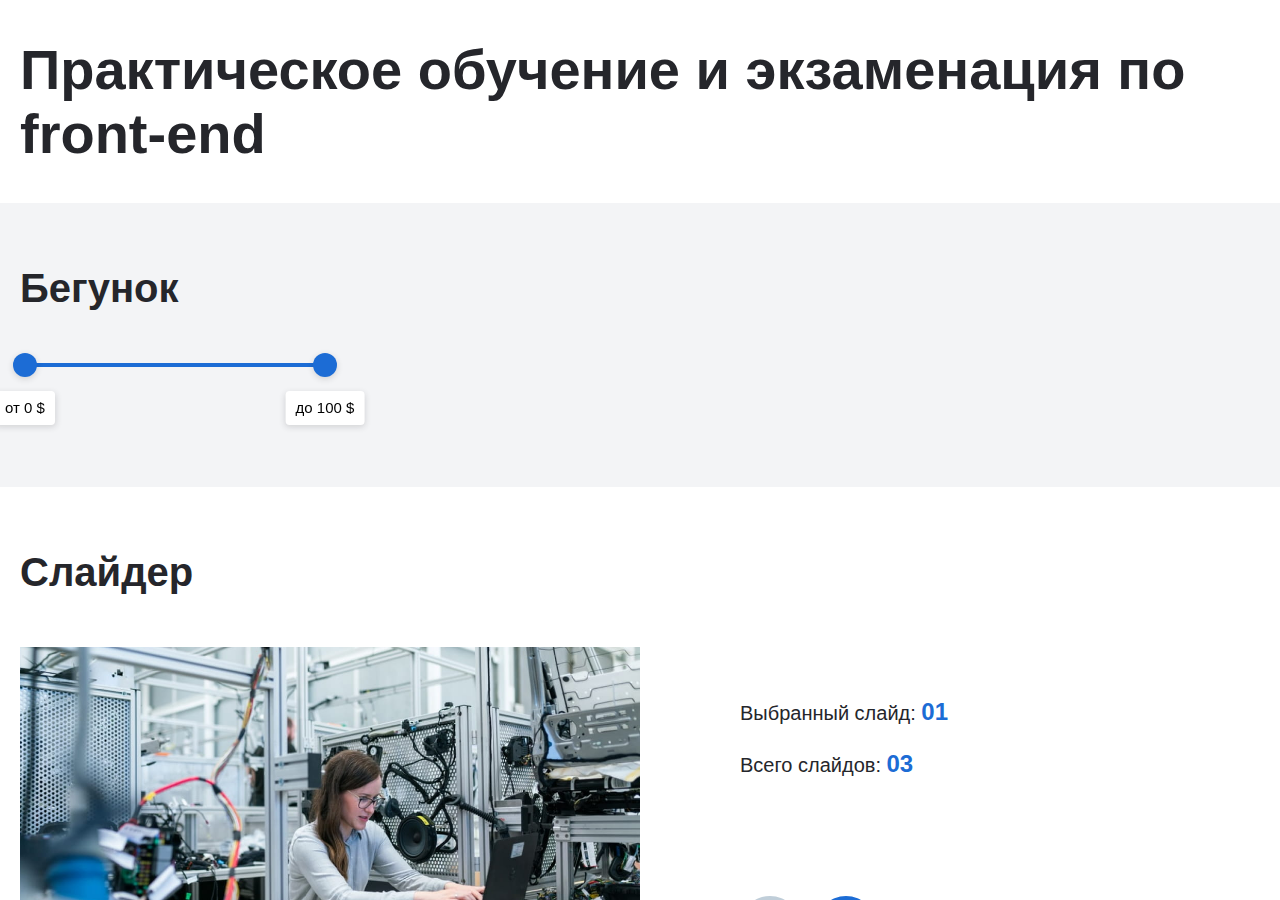
==== index.html @ 060f911f "add files" ====
<!DOCTYPE html>
<!-- (c) Digital Element || https://d-element.ru/ -->
<html lang="ru">
<head>
    <meta charset="UTF-8">
    <title>Главная</title>
    <meta name="viewport" content="width=device-width, initial-scale=1.0, user-scalable=no">
    <link rel="shortcut icon" href="/favicon.ico" type="image/x-icon">
<link href="styles/main.css" rel="stylesheet"></head>
<body>

<div class="flow-container ">
    <header class="header">

    </header>
    <div class="content">

<div>
    <div class="container">
        <h1>Практическое обучение и экзаменация по front-end</h1>
    </div>

    <section class="range-block section section--mb-big section--bg">
        <div class="container">
            <h2>Бегунок</h2>
                <div class="range" id="range"></div>
        </div>
    </section>

    <section class="slider-block container section">
        <h2>Слайдер</h2>
        <div class="slider">
            <div class="swiper-container slider__column">
                <div class="swiper-wrapper">
                    <div class="swiper-slide slider__slide">
                        <img src="images/slide-1.jpg" srcset="/images/slide-1@2x.jpg" width="615" height="300" alt="" loading=lazy>
                    </div>
                    <div class="swiper-slide slider__slide">
                        <img src="images/slide-2.jpg" srcset="images/slide-2@2x.jpg" width="615" height="300" alt="" loading=lazy>
                    </div>
                    <div class="swiper-slide slider__slide">
                        <img src="images/slide-3.jpg" srcset="images/slide-3@2x.jpg" width="615" height="300" alt="" loading=lazy>
                    </div>
                </div>
            </div>
            <div class="slider__column slider__column--controls">
                <div class="slider__pagination"></div>
                <div class="slider__navigation">
                    <div class="swiper-button-prev slider__button slider__button--prev"></div>
                    <div class="swiper-button-next slider__button slider__button--next"></div>
                </div>
            </div>
        </div>
    </section>

    <section class="map-block section section--bg">
        <div class="container">
            <h2>Карта</h2>
            <div class="map" id="map" data-js-center='["55.163319","61.414759"]' data-js-coords='[ { "pos": ["55.165924","61.413734"], "id": "home" } , { "pos": [55.163299,61.404573], "id": "person" }, { "pos": [55.161987,61.423004], "id": "clock" } ]'>
                <script src="https://api-maps.yandex.ru/2.1/?apikey=6dbfce26-c116-4990-9f20-00fa643012f1&lang=ru_RU" type="text/javascript">
                </script>
            </div>
        </div>
    </section>

    <section class="modal-block section container">
        <h2>Кнопка с модальным окном</h2>
        <a href="#modal-selected-values" class="popup-modal button reset-link" data-js-popup-btn>
            Открыть модальное окно
        </a>
    </section>

    <section class="form-block section section--bg">
        <div class="container">
            <h2>Форма</h2>
            <form class="modal__form form" data-form novalidate>
                <div class="form-row">
                    <div class="form-col">
                        <label for="phone">Ваш телефон</label>
                        <input type="tel" class="form-input inputmask" id="phone" placeholder="+7 ( _ _ _ ) _ _ _ - _ _ - _ _" required data-input-required="phone" data-input-placeholder="Ваш телефон">
                        <svg class="message-error__icon" width="20" height="20">
                            <use xlink:href="#icon-error"></use>
                        </svg>
                    </div>
                    <div class="form-col">
                        <label for="surname">Ваша фамилия</label>
                        <input type="text" class="form-input" id="surname" placeholder="Ваша фамилия" data-input-placeholder="Ваша фамилия" data-input-required="name">
                        <svg class="message-error__icon" width="20" height="20">
                            <use xlink:href="#icon-error"></use>
                        </svg>
                    </div>
                </div>
                <div class="form-row">
                    <div class="form-col">
                        <label for="comment">Комментарий*</label>
                        <textarea class="form-input" id="comment" placeholder="Комментарий" required data-input-required="text" data-input-placeholder="Комментарий"></textarea>
                        <svg class="message-error__icon" width="20" height="20">
                            <use xlink:href="#icon-error"></use>
                        </svg>
                    </div>
                </div>
                <div class="form-row form-row--confirm">
                    <div class="form-col">
                        <label class="checkbox">
                            <input class="checkbox__input" type="checkbox" value="Y" name="pers" tabindex="-1" required data-input-required="checkbox" checked>
                            <span class="checkbox__emulator">
                                <svg class="checkbox__icon i-icon">
                                    <use xlink:href="#icon-check"></use>
                                </svg>
                            </span>
                            <span class="checkbox__label">
                                Согласен на обработку <a href="">персональных данных</a>
                            </span>
                        </label>
                    </div>
                    <div class="form-col form-col--btn">
                        <button class="button" type="submit">Отправить форму</button>
                    </div>
                </div>
            </form>
        </div>
    </section>
</div>

        </div>
        <footer class="footer">
        </footer>
        </div>
        <div class="modal modal--feedback" id="modal-feedback">
    <div class="modal__top">
        <div class="modal__heading h1">
            Обратная связь
        </div>
        <div class="modal__subheading">
            заполните форму обратной связи и мы обязательно с вами свяжемся
        </div>
    </div>
    <div class="modal__body">
        <form class="modal__form form" data-form novalidate>
            <div class="form-row">
                <div class="form-col">
                    <label for="">Ваше имя</label>
                    <input type="text" class="form-input" required>
                </div>
            </div>
            <div class="form-row">
                <div class="form-col">
                    <label for="">Контактный телефон</label>
                    <input type="text" class="form-input inputmask" required data-input-required="phone">
                </div>
            </div>
            <div class="form-row">
                <div class="form-col">
                    <label for="">Электронная почта</label>
                    <input type="email" class="form-input" required data-input-required="email">
                </div>
            </div>
            <div class="form-row">
                <div class="form-col">
                    <label for="">Текст вопроса</label>
                    <textarea class="form-input" name="" required></textarea>
                </div>
            </div>
            <div class="form-row">
                <div class="form-col">
                    <div class="file-attacher" data-file-attacher>
                        <input id="file-attacher-1" class="file-attacher__input" type="file" name="files" data-file-attacher-input>

                        <div class="file-attacher__btn">
                            <label for="file-attacher-1" data-file-attacher-add-btn>
                                Прикрепить файл
                            </label>
                        </div>

                        <ul class="file-attacher__list" data-file-attacher-file-list></ul>
                    </div>
                </div>
            </div>
            <div class="form-row">
                <div class="form-col">
                    <div class="file-attacher" data-file-attacher>
                        <input id="file-attacher-2" class="file-attacher__input" type="file" name="files_multiple" multiple data-file-attacher-input>

                        <div class="file-attacher__btn">
                            <label for="file-attacher-2" data-file-attacher-add-btn>
                                Прикрепить файл (multiple)
                            </label>
                        </div>

                        <ul class="file-attacher__list" data-file-attacher-file-list></ul>
                    </div>
                </div>
            </div>
            <div class="form-row">
                <div class="form-col">
                    <label class="checkbox">
                        <input class="checkbox__input" type="checkbox" value="Y" name="pers" tabindex="-1" required data-input-required="checkbox">
                        <span class="checkbox__emulator">
                            <svg class="checkbox__icon i-icon">
                                <use xlink:href="#icon-check"></use>
                            </svg>
                        </span>
                        <span class="checkbox__label">
                            Согласен на обработку <a href="">персональных данных</a>
                        </span>
                    </label>
                </div>
            </div>
            <div class="form-row form-row--confirm">
                <div class="form-col">
                    <button>Оставить заявку</button>
                </div>
            </div>
        </form>
    </div>
</div>
<div class="modal modal--success" id="modal-success">
    <div class="modal__top">
        <div class="modal__heading h1">
            Заявка отправлена
        </div>
        <div class="modal__subheading">
            Спасибо за обращение! Мы обязательно свяжемся с вами.
        </div>
    </div>
</div>
<div class="modal modal--error" id="modal-error">
    <div class="modal__top">
        <div class="modal__heading h1">
            Произошла ошибка!
        </div>
        <div class="modal__subheading">
            Попытайтесь позже
        </div>
    </div>
</div>
<div class="modal modal--selected-values" id="modal-selected-values">
    <div class="modal__top">
        <div class="modal__heading h2">
            Поп-ап
        </div>
        <div class="modal__subheading">
            Выбранные значения:
        </div>
        <p class="modal__text">Минимум: <span id="lower-value"></span></p>
        <p class="modal__text">Максимум: <span id="upper-value"></span></p>
        <div class="modal__subheading">
            Выбранная метка:
        </div>
        <p class="modal__text">Координаты: <span id="selected-mark"></span></p>
    </div>
</div>
        <div class="overlay"></div>
        <div class="loader">
            <div></div>
        </div>
    <script type="text/javascript" src="bundle.js"></script></body>
</html>
---- styles/main.css ----
.swiper-container{margin:0 auto;position:relative;overflow:hidden;list-style:none;padding:0;z-index:1}.swiper-container-no-flexbox .swiper-slide{float:left}.swiper-container-vertical>.swiper-wrapper{flex-direction:column}.swiper-wrapper{position:relative;width:100%;height:100%;z-index:1;display:flex;transition-property:transform;box-sizing:content-box}.swiper-container-android .swiper-slide,.swiper-wrapper{transform:translateZ(0)}.swiper-container-multirow>.swiper-wrapper{flex-wrap:wrap}.swiper-container-free-mode>.swiper-wrapper{transition-timing-function:ease-out;margin:0 auto}.swiper-slide{flex-shrink:0;width:100%;height:100%;position:relative;transition-property:transform}.swiper-slide-invisible-blank{visibility:hidden}.swiper-container-autoheight,.swiper-container-autoheight .swiper-slide{height:auto}.swiper-container-autoheight .swiper-wrapper{align-items:flex-start;transition-property:transform,height}.swiper-container-3d{perspective:1200px}.swiper-container-3d .swiper-cube-shadow,.swiper-container-3d .swiper-slide,.swiper-container-3d .swiper-slide-shadow-bottom,.swiper-container-3d .swiper-slide-shadow-left,.swiper-container-3d .swiper-slide-shadow-right,.swiper-container-3d .swiper-slide-shadow-top,.swiper-container-3d .swiper-wrapper{transform-style:preserve-3d}.swiper-container-3d .swiper-slide-shadow-bottom,.swiper-container-3d .swiper-slide-shadow-left,.swiper-container-3d .swiper-slide-shadow-right,.swiper-container-3d .swiper-slide-shadow-top{position:absolute;left:0;top:0;width:100%;height:100%;pointer-events:none;z-index:10}.swiper-container-3d .swiper-slide-shadow-left{background-image:linear-gradient(270deg,rgba(0,0,0,.5),transparent)}.swiper-container-3d .swiper-slide-shadow-right{background-image:linear-gradient(90deg,rgba(0,0,0,.5),transparent)}.swiper-container-3d .swiper-slide-shadow-top{background-image:linear-gradient(0deg,rgba(0,0,0,.5),transparent)}.swiper-container-3d .swiper-slide-shadow-bottom{background-image:linear-gradient(180deg,rgba(0,0,0,.5),transparent)}.swiper-container-wp8-horizontal,.swiper-container-wp8-horizontal>.swiper-wrapper{touch-action:pan-y}.swiper-container-wp8-vertical,.swiper-container-wp8-vertical>.swiper-wrapper{touch-action:pan-x}.swiper-button-next,.swiper-button-prev{position:absolute;top:50%;width:27px;height:44px;margin-top:-22px;z-index:10;cursor:pointer;background-size:27px 44px;background-position:50%;background-repeat:no-repeat}.swiper-button-next.swiper-button-disabled,.swiper-button-prev.swiper-button-disabled{opacity:.35;cursor:auto;pointer-events:none}.swiper-button-prev,.swiper-container-rtl .swiper-button-next{background-image:url("data:image/svg+xml;charset=utf-8,%3Csvg xmlns='http://www.w3.org/2000/svg' viewBox='0 0 27 44'%3E%3Cpath d='M0 22L22 0l2.1 2.1L4.2 22l19.9 19.9L22 44 0 22z' fill='%23007aff'/%3E%3C/svg%3E");left:10px;right:auto}.swiper-button-next,.swiper-container-rtl .swiper-button-prev{background-image:url("data:image/svg+xml;charset=utf-8,%3Csvg xmlns='http://www.w3.org/2000/svg' viewBox='0 0 27 44'%3E%3Cpath d='M27 22L5 44l-2.1-2.1L22.8 22 2.9 2.1 5 0l22 22z' fill='%23007aff'/%3E%3C/svg%3E");right:10px;left:auto}.swiper-button-prev.swiper-button-white,.swiper-container-rtl .swiper-button-next.swiper-button-white{background-image:url("data:image/svg+xml;charset=utf-8,%3Csvg xmlns='http://www.w3.org/2000/svg' viewBox='0 0 27 44'%3E%3Cpath d='M0 22L22 0l2.1 2.1L4.2 22l19.9 19.9L22 44 0 22z' fill='%23fff'/%3E%3C/svg%3E")}.swiper-button-next.swiper-button-white,.swiper-container-rtl .swiper-button-prev.swiper-button-white{background-image:url("data:image/svg+xml;charset=utf-8,%3Csvg xmlns='http://www.w3.org/2000/svg' viewBox='0 0 27 44'%3E%3Cpath d='M27 22L5 44l-2.1-2.1L22.8 22 2.9 2.1 5 0l22 22z' fill='%23fff'/%3E%3C/svg%3E")}.swiper-button-prev.swiper-button-black,.swiper-container-rtl .swiper-button-next.swiper-button-black{background-image:url("data:image/svg+xml;charset=utf-8,%3Csvg xmlns='http://www.w3.org/2000/svg' viewBox='0 0 27 44'%3E%3Cpath d='M0 22L22 0l2.1 2.1L4.2 22l19.9 19.9L22 44 0 22z'/%3E%3C/svg%3E")}.swiper-button-next.swiper-button-black,.swiper-container-rtl .swiper-button-prev.swiper-button-black{background-image:url("data:image/svg+xml;charset=utf-8,%3Csvg xmlns='http://www.w3.org/2000/svg' viewBox='0 0 27 44'%3E%3Cpath d='M27 22L5 44l-2.1-2.1L22.8 22 2.9 2.1 5 0l22 22z'/%3E%3C/svg%3E")}.swiper-button-lock{display:none}.swiper-pagination{position:absolute;text-align:center;transition:opacity .3s;transform:translateZ(0);z-index:10}.swiper-pagination.swiper-pagination-hidden{opacity:0}.swiper-container-horizontal>.swiper-pagination-bullets,.swiper-pagination-custom,.swiper-pagination-fraction{bottom:10px;left:0;width:100%}.swiper-pagination-bullets-dynamic{overflow:hidden;font-size:0}.swiper-pagination-bullets-dynamic .swiper-pagination-bullet{transform:scale(.33);position:relative}.swiper-pagination-bullets-dynamic .swiper-pagination-bullet-active,.swiper-pagination-bullets-dynamic .swiper-pagination-bullet-active-main{transform:scale(1)}.swiper-pagination-bullets-dynamic .swiper-pagination-bullet-active-prev{transform:scale(.66)}.swiper-pagination-bullets-dynamic .swiper-pagination-bullet-active-prev-prev{transform:scale(.33)}.swiper-pagination-bullets-dynamic .swiper-pagination-bullet-active-next{transform:scale(.66)}.swiper-pagination-bullets-dynamic .swiper-pagination-bullet-active-next-next{transform:scale(.33)}.swiper-pagination-bullet{width:8px;height:8px;display:inline-block;border-radius:100%;background:#000;opacity:.2}button.swiper-pagination-bullet{border:none;margin:0;padding:0;box-shadow:none;-webkit-appearance:none;-moz-appearance:none;appearance:none}.swiper-pagination-clickable .swiper-pagination-bullet{cursor:pointer}.swiper-pagination-bullet-active{opacity:1;background:#007aff}.swiper-container-vertical>.swiper-pagination-bullets{right:10px;top:50%;transform:translate3d(0,-50%,0)}.swiper-container-vertical>.swiper-pagination-bullets .swiper-pagination-bullet{margin:6px 0;display:block}.swiper-container-vertical>.swiper-pagination-bullets.swiper-pagination-bullets-dynamic{top:50%;transform:translateY(-50%);width:8px}.swiper-container-vertical>.swiper-pagination-bullets.swiper-pagination-bullets-dynamic .swiper-pagination-bullet{display:inline-block;transition:top .2s,-webkit-transform .2s;transition:transform .2s,top .2s;transition:transform .2s,top .2s,-webkit-transform .2s}.swiper-container-horizontal>.swiper-pagination-bullets .swiper-pagination-bullet{margin:0 4px}.swiper-container-horizontal>.swiper-pagination-bullets.swiper-pagination-bullets-dynamic{left:50%;transform:translateX(-50%);white-space:nowrap}.swiper-container-horizontal>.swiper-pagination-bullets.swiper-pagination-bullets-dynamic .swiper-pagination-bullet{transition:left .2s,-webkit-transform .2s;transition:transform .2s,left .2s;transition:transform .2s,left .2s,-webkit-transform .2s}.swiper-container-horizontal.swiper-container-rtl>.swiper-pagination-bullets-dynamic .swiper-pagination-bullet{transition:right .2s,-webkit-transform .2s;transition:transform .2s,right .2s;transition:transform .2s,right .2s,-webkit-transform .2s}.swiper-pagination-progressbar{background:rgba(0,0,0,.25);position:absolute}.swiper-pagination-progressbar .swiper-pagination-progressbar-fill{background:#007aff;position:absolute;left:0;top:0;width:100%;height:100%;transform:scale(0);transform-origin:left top}.swiper-container-rtl .swiper-pagination-progressbar .swiper-pagination-progressbar-fill{transform-origin:right top}.swiper-container-horizontal>.swiper-pagination-progressbar,.swiper-container-vertical>.swiper-pagination-progressbar.swiper-pagination-progressbar-opposite{width:100%;height:4px;left:0;top:0}.swiper-container-horizontal>.swiper-pagination-progressbar.swiper-pagination-progressbar-opposite,.swiper-container-vertical>.swiper-pagination-progressbar{width:4px;height:100%;left:0;top:0}.swiper-pagination-white .swiper-pagination-bullet-active{background:#fff}.swiper-pagination-progressbar.swiper-pagination-white{background:hsla(0,0%,100%,.25)}.swiper-pagination-progressbar.swiper-pagination-white .swiper-pagination-progressbar-fill{background:#fff}.swiper-pagination-black .swiper-pagination-bullet-active{background:#000}.swiper-pagination-progressbar.swiper-pagination-black{background:rgba(0,0,0,.25)}.swiper-pagination-progressbar.swiper-pagination-black .swiper-pagination-progressbar-fill{background:#000}.swiper-pagination-lock{display:none}.swiper-scrollbar{border-radius:10px;position:relative;-ms-touch-action:none;background:rgba(0,0,0,.1)}.swiper-container-horizontal>.swiper-scrollbar{position:absolute;left:1%;bottom:3px;z-index:50;height:5px;width:98%}.swiper-container-vertical>.swiper-scrollbar{position:absolute;right:3px;top:1%;z-index:50;width:5px;height:98%}.swiper-scrollbar-drag{height:100%;width:100%;position:relative;background:rgba(0,0,0,.5);border-radius:10px;left:0;top:0}.swiper-scrollbar-cursor-drag{cursor:move}.swiper-scrollbar-lock{display:none}.swiper-zoom-container{width:100%;height:100%;display:flex;justify-content:center;align-items:center;text-align:center}.swiper-zoom-container>canvas,.swiper-zoom-container>img,.swiper-zoom-container>svg{max-width:100%;max-height:100%;font-family:object-fit\:contain;object-fit:contain}.swiper-slide-zoomed{cursor:move}.swiper-lazy-preloader{width:42px;height:42px;position:absolute;left:50%;top:50%;margin-left:-21px;margin-top:-21px;z-index:10;transform-origin:50%;animation:a 1s steps(12) infinite}.swiper-lazy-preloader:after{display:block;content:"";width:100%;height:100%;background-image:url("data:image/svg+xml;charset=utf-8,%3Csvg viewBox='0 0 120 120' xmlns='http://www.w3.org/2000/svg' xmlns:xlink='http://www.w3.org/1999/xlink'%3E%3Cdefs%3E%3Cpath id='a' stroke='%236c6c6c' stroke-width='11' stroke-linecap='round' d='M60 7v20'/%3E%3C/defs%3E%3Cuse xlink:href='%23a' opacity='.27'/%3E%3Cuse xlink:href='%23a' opacity='.27' transform='rotate(30 60 60)'/%3E%3Cuse xlink:href='%23a' opacity='.27' transform='rotate(60 60 60)'/%3E%3Cuse xlink:href='%23a' opacity='.27' transform='rotate(90 60 60)'/%3E%3Cuse xlink:href='%23a' opacity='.27' transform='rotate(120 60 60)'/%3E%3Cuse xlink:href='%23a' opacity='.27' transform='rotate(150 60 60)'/%3E%3Cuse xlink:href='%23a' opacity='.37' transform='rotate(180 60 60)'/%3E%3Cuse xlink:href='%23a' opacity='.46' transform='rotate(210 60 60)'/%3E%3Cuse xlink:href='%23a' opacity='.56' transform='rotate(240 60 60)'/%3E%3Cuse xlink:href='%23a' opacity='.66' transform='rotate(270 60 60)'/%3E%3Cuse xlink:href='%23a' opacity='.75' transform='rotate(300 60 60)'/%3E%3Cuse xlink:href='%23a' opacity='.85' transform='rotate(330 60 60)'/%3E%3C/svg%3E");background-position:50%;background-size:100%;background-repeat:no-repeat}.swiper-lazy-preloader-white:after{background-image:url("data:image/svg+xml;charset=utf-8,%3Csvg viewBox='0 0 120 120' xmlns='http://www.w3.org/2000/svg' xmlns:xlink='http://www.w3.org/1999/xlink'%3E%3Cdefs%3E%3Cpath id='a' stroke='%23fff' stroke-width='11' stroke-linecap='round' d='M60 7v20'/%3E%3C/defs%3E%3Cuse xlink:href='%23a' opacity='.27'/%3E%3Cuse xlink:href='%23a' opacity='.27' transform='rotate(30 60 60)'/%3E%3Cuse xlink:href='%23a' opacity='.27' transform='rotate(60 60 60)'/%3E%3Cuse xlink:href='%23a' opacity='.27' transform='rotate(90 60 60)'/%3E%3Cuse xlink:href='%23a' opacity='.27' transform='rotate(120 60 60)'/%3E%3Cuse xlink:href='%23a' opacity='.27' transform='rotate(150 60 60)'/%3E%3Cuse xlink:href='%23a' opacity='.37' transform='rotate(180 60 60)'/%3E%3Cuse xlink:href='%23a' opacity='.46' transform='rotate(210 60 60)'/%3E%3Cuse xlink:href='%23a' opacity='.56' transform='rotate(240 60 60)'/%3E%3Cuse xlink:href='%23a' opacity='.66' transform='rotate(270 60 60)'/%3E%3Cuse xlink:href='%23a' opacity='.75' transform='rotate(300 60 60)'/%3E%3Cuse xlink:href='%23a' opacity='.85' transform='rotate(330 60 60)'/%3E%3C/svg%3E")}.swiper-container .swiper-notification{position:absolute;left:0;top:0;pointer-events:none;opacity:0;z-index:-1000}.swiper-container-fade.swiper-container-free-mode .swiper-slide{transition-timing-function:ease-out}.swiper-container-fade .swiper-slide{pointer-events:none;transition-property:opacity}.swiper-container-fade .swiper-slide .swiper-slide{pointer-events:none}.swiper-container-fade .swiper-slide-active,.swiper-container-fade .swiper-slide-active .swiper-slide-active{pointer-events:auto}.swiper-container-cube{overflow:visible}.swiper-container-cube .swiper-slide{pointer-events:none;-webkit-backface-visibility:hidden;backface-visibility:hidden;z-index:1;visibility:hidden;transform-origin:0 0;width:100%;height:100%}.swiper-container-cube .swiper-slide .swiper-slide{pointer-events:none}.swiper-container-cube.swiper-container-rtl .swiper-slide{transform-origin:100% 0}.swiper-container-cube .swiper-slide-active,.swiper-container-cube .swiper-slide-active .swiper-slide-active{pointer-events:auto}.swiper-container-cube .swiper-slide-active,.swiper-container-cube .swiper-slide-next,.swiper-container-cube .swiper-slide-next+.swiper-slide,.swiper-container-cube .swiper-slide-prev{pointer-events:auto;visibility:visible}.swiper-container-cube .swiper-slide-shadow-bottom,.swiper-container-cube .swiper-slide-shadow-left,.swiper-container-cube .swiper-slide-shadow-right,.swiper-container-cube .swiper-slide-shadow-top{z-index:0;-webkit-backface-visibility:hidden;backface-visibility:hidden}.swiper-container-cube .swiper-cube-shadow{position:absolute;left:0;bottom:0;width:100%;height:100%;background:#000;opacity:.6;filter:blur(50px);z-index:0}.swiper-container-flip{overflow:visible}.swiper-container-flip .swiper-slide{pointer-events:none;-webkit-backface-visibility:hidden;backface-visibility:hidden;z-index:1}.swiper-container-flip .swiper-slide .swiper-slide{pointer-events:none}.swiper-container-flip .swiper-slide-active,.swiper-container-flip .swiper-slide-active .swiper-slide-active{pointer-events:auto}.swiper-container-flip .swiper-slide-shadow-bottom,.swiper-container-flip .swiper-slide-shadow-left,.swiper-container-flip .swiper-slide-shadow-right,.swiper-container-flip .swiper-slide-shadow-top{z-index:0;-webkit-backface-visibility:hidden;backface-visibility:hidden}.swiper-container-coverflow .swiper-wrapper{-ms-perspective:1200px}body.compensate-for-scrollbar{overflow:hidden}.fancybox-active{height:auto}.fancybox-is-hidden{left:-9999px;margin:0;position:absolute!important;top:-9999px;visibility:hidden}.fancybox-container{-webkit-backface-visibility:hidden;height:100%;left:0;outline:none;position:fixed;-webkit-tap-highlight-color:transparent;top:0;touch-action:manipulation;transform:translateZ(0);width:100%;z-index:99992}.fancybox-container *{box-sizing:border-box}.fancybox-bg,.fancybox-inner,.fancybox-outer,.fancybox-stage{bottom:0;left:0;position:absolute;right:0;top:0}.fancybox-outer{-webkit-overflow-scrolling:touch;overflow-y:auto}.fancybox-bg{background:#1e1e1e;opacity:0;transition-duration:inherit;transition-property:opacity;transition-timing-function:cubic-bezier(.47,0,.74,.71)}.fancybox-is-open .fancybox-bg{opacity:.9;transition-timing-function:cubic-bezier(.22,.61,.36,1)}.fancybox-caption,.fancybox-infobar,.fancybox-navigation .fancybox-button,.fancybox-toolbar{direction:ltr;opacity:0;position:absolute;transition:opacity .25s ease,visibility 0s ease .25s;visibility:hidden;z-index:99997}.fancybox-show-caption .fancybox-caption,.fancybox-show-infobar .fancybox-infobar,.fancybox-show-nav .fancybox-navigation .fancybox-button,.fancybox-show-toolbar .fancybox-toolbar{opacity:1;transition:opacity .25s ease 0s,visibility 0s ease 0s;visibility:visible}.fancybox-infobar{color:#ccc;font-size:13px;-webkit-font-smoothing:subpixel-antialiased;height:44px;left:0;line-height:44px;min-width:44px;mix-blend-mode:difference;padding:0 10px;pointer-events:none;top:0;-webkit-touch-callout:none;-webkit-user-select:none;-moz-user-select:none;-ms-user-select:none;user-select:none}.fancybox-toolbar{right:0;top:0}.fancybox-stage{direction:ltr;overflow:visible;transform:translateZ(0);z-index:99994}.fancybox-is-open .fancybox-stage{overflow:hidden}.fancybox-slide{-webkit-backface-visibility:hidden;display:none;height:100%;left:0;outline:none;overflow:auto;-webkit-overflow-scrolling:touch;padding:44px;position:absolute;text-align:center;top:0;transition-property:transform,opacity;white-space:normal;width:100%;z-index:99994}.fancybox-slide:before{content:"";display:inline-block;font-size:0;height:100%;vertical-align:middle;width:0}.fancybox-is-sliding .fancybox-slide,.fancybox-slide--current,.fancybox-slide--next,.fancybox-slide--previous{display:block}.fancybox-slide--image{overflow:hidden;padding:44px 0}.fancybox-slide--image:before{display:none}.fancybox-slide--html{padding:6px}.fancybox-content{background:#fff;display:inline-block;margin:0;max-width:100%;overflow:auto;-webkit-overflow-scrolling:touch;padding:44px;position:relative;text-align:left;vertical-align:middle}.fancybox-slide--image .fancybox-content{animation-timing-function:cubic-bezier(.5,0,.14,1);-webkit-backface-visibility:hidden;background:transparent;background-repeat:no-repeat;background-size:100% 100%;left:0;max-width:none;overflow:visible;padding:0;position:absolute;top:0;transform-origin:top left;transition-property:transform,opacity;-webkit-user-select:none;-moz-user-select:none;-ms-user-select:none;user-select:none;z-index:99995}.fancybox-can-zoomOut .fancybox-content{cursor:zoom-out}.fancybox-can-zoomIn .fancybox-content{cursor:zoom-in}.fancybox-can-pan .fancybox-content,.fancybox-can-swipe .fancybox-content{cursor:-webkit-grab;cursor:grab}.fancybox-is-grabbing .fancybox-content{cursor:-webkit-grabbing;cursor:grabbing}.fancybox-container [data-selectable=true]{cursor:text}.fancybox-image,.fancybox-spaceball{background:transparent;border:0;height:100%;left:0;margin:0;max-height:none;max-width:none;padding:0;position:absolute;top:0;-webkit-user-select:none;-moz-user-select:none;-ms-user-select:none;user-select:none;width:100%}.fancybox-spaceball{z-index:1}.fancybox-slide--iframe .fancybox-content,.fancybox-slide--map .fancybox-content,.fancybox-slide--pdf .fancybox-content,.fancybox-slide--video .fancybox-content{height:100%;overflow:visible;padding:0;width:100%}.fancybox-slide--video .fancybox-content{background:#000}.fancybox-slide--map .fancybox-content{background:#e5e3df}.fancybox-slide--iframe .fancybox-content{background:#fff}.fancybox-iframe,.fancybox-video{background:transparent;border:0;display:block;height:100%;margin:0;overflow:hidden;padding:0;width:100%}.fancybox-iframe{left:0;position:absolute;top:0}.fancybox-error{background:#fff;cursor:default;max-width:400px;padding:40px;width:100%}.fancybox-error p{color:#444;font-size:16px;line-height:20px;margin:0;padding:0}.fancybox-button{background:rgba(30,30,30,.6);border:0;border-radius:0;box-shadow:none;cursor:pointer;display:inline-block;height:44px;margin:0;padding:10px;position:relative;transition:color .2s;vertical-align:top;visibility:inherit;width:44px}.fancybox-button,.fancybox-button:link,.fancybox-button:visited{color:#ccc}.fancybox-button:hover{color:#fff}.fancybox-button:focus{outline:none}.fancybox-button.fancybox-focus{outline:1px dotted}.fancybox-button[disabled],.fancybox-button[disabled]:hover{color:#888;cursor:default;outline:none}.fancybox-button div{height:100%}.fancybox-button svg{display:block;height:100%;overflow:visible;position:relative;width:100%}.fancybox-button svg path{fill:currentColor;stroke-width:0}.fancybox-button--fsenter svg:nth-child(2),.fancybox-button--fsexit svg:first-child,.fancybox-button--pause svg:first-child,.fancybox-button--play svg:nth-child(2){display:none}.fancybox-progress{background:#ff5268;height:2px;left:0;position:absolute;right:0;top:0;transform:scaleX(0);transform-origin:0;transition-property:transform;transition-timing-function:linear;z-index:99998}.fancybox-close-small{background:transparent;border:0;border-radius:0;color:#ccc;cursor:pointer;opacity:.8;padding:8px;position:absolute;right:-12px;top:-44px;z-index:401}.fancybox-close-small:hover{color:#fff;opacity:1}.fancybox-slide--html .fancybox-close-small{color:currentColor;padding:10px;right:0;top:0}.fancybox-slide--image.fancybox-is-scaling .fancybox-content{overflow:hidden}.fancybox-is-scaling .fancybox-close-small,.fancybox-is-zoomable.fancybox-can-pan .fancybox-close-small{display:none}.fancybox-navigation .fancybox-button{background-clip:content-box;height:100px;opacity:0;position:absolute;top:calc(50% - 50px);width:70px}.fancybox-navigation .fancybox-button div{padding:7px}.fancybox-navigation .fancybox-button--arrow_left{left:0;left:env(safe-area-inset-left);padding:31px 26px 31px 6px}.fancybox-navigation .fancybox-button--arrow_right{padding:31px 6px 31px 26px;right:0;right:env(safe-area-inset-right)}.fancybox-caption{background:linear-gradient(0deg,rgba(0,0,0,.85),rgba(0,0,0,.3) 50%,rgba(0,0,0,.15) 65%,rgba(0,0,0,.075) 75.5%,rgba(0,0,0,.037) 82.85%,rgba(0,0,0,.019) 88%,transparent);bottom:0;color:#eee;font-size:14px;font-weight:400;left:0;line-height:1.5;padding:75px 44px 25px;pointer-events:none;right:0;text-align:center;z-index:99996}@supports (padding:max(0px)){.fancybox-caption{padding:75px max(44px,env(safe-area-inset-right)) max(25px,env(safe-area-inset-bottom)) max(44px,env(safe-area-inset-left))}}.fancybox-caption--separate{margin-top:-50px}.fancybox-caption__body{max-height:50vh;overflow:auto;pointer-events:all}.fancybox-caption a,.fancybox-caption a:link,.fancybox-caption a:visited{color:#ccc;text-decoration:none}.fancybox-caption a:hover{color:#fff;text-decoration:underline}.fancybox-loading{animation:a 1s linear infinite;background:transparent;border:4px solid #888;border-bottom-color:#fff;border-radius:50%;height:50px;left:50%;margin:-25px 0 0 -25px;opacity:.7;padding:0;position:absolute;top:50%;width:50px;z-index:99999}@keyframes a{to{transform:rotate(1turn)}}.fancybox-animated{transition-timing-function:cubic-bezier(0,0,.25,1)}.fancybox-fx-slide.fancybox-slide--previous{opacity:0;transform:translate3d(-100%,0,0)}.fancybox-fx-slide.fancybox-slide--next{opacity:0;transform:translate3d(100%,0,0)}.fancybox-fx-slide.fancybox-slide--current{opacity:1;transform:translateZ(0)}.fancybox-fx-fade.fancybox-slide--next,.fancybox-fx-fade.fancybox-slide--previous{opacity:0;transition-timing-function:cubic-bezier(.19,1,.22,1)}.fancybox-fx-fade.fancybox-slide--current{opacity:1}.fancybox-fx-zoom-in-out.fancybox-slide--previous{opacity:0;transform:scale3d(1.5,1.5,1.5)}.fancybox-fx-zoom-in-out.fancybox-slide--next{opacity:0;transform:scale3d(.5,.5,.5)}.fancybox-fx-zoom-in-out.fancybox-slide--current{opacity:1;transform:scaleX(1)}.fancybox-fx-rotate.fancybox-slide--previous{opacity:0;transform:rotate(-1turn)}.fancybox-fx-rotate.fancybox-slide--next{opacity:0;transform:rotate(1turn)}.fancybox-fx-rotate.fancybox-slide--current{opacity:1;transform:rotate(0deg)}.fancybox-fx-circular.fancybox-slide--previous{opacity:0;transform:scale3d(0,0,0) translate3d(-100%,0,0)}.fancybox-fx-circular.fancybox-slide--next{opacity:0;transform:scale3d(0,0,0) translate3d(100%,0,0)}.fancybox-fx-circular.fancybox-slide--current{opacity:1;transform:scaleX(1) translateZ(0)}.fancybox-fx-tube.fancybox-slide--previous{transform:translate3d(-100%,0,0) scale(.1) skew(-10deg)}.fancybox-fx-tube.fancybox-slide--next{transform:translate3d(100%,0,0) scale(.1) skew(10deg)}.fancybox-fx-tube.fancybox-slide--current{transform:translateZ(0) scale(1)}@media (max-height:576px){.fancybox-slide{padding-left:6px;padding-right:6px}.fancybox-slide--image{padding:6px 0}.fancybox-close-small{right:-6px}.fancybox-slide--image .fancybox-close-small{background:#4e4e4e;color:#f2f4f6;height:36px;opacity:1;padding:6px;right:0;top:0;width:36px}.fancybox-caption{padding-left:12px;padding-right:12px}@supports (padding:max(0px)){.fancybox-caption{padding-left:max(12px,env(safe-area-inset-left));padding-right:max(12px,env(safe-area-inset-right))}}}.fancybox-share{background:#f4f4f4;border-radius:3px;max-width:90%;padding:30px;text-align:center}.fancybox-share h1{color:#222;font-size:35px;font-weight:700;margin:0 0 20px}.fancybox-share p{margin:0;padding:0}.fancybox-share__button{border:0;border-radius:3px;display:inline-block;font-size:14px;font-weight:700;line-height:40px;margin:0 5px 10px;min-width:130px;padding:0 15px;text-decoration:none;transition:all .2s;-webkit-user-select:none;-moz-user-select:none;-ms-user-select:none;user-select:none;white-space:nowrap}.fancybox-share__button:link,.fancybox-share__button:visited{color:#fff}.fancybox-share__button:hover{text-decoration:none}.fancybox-share__button--fb{background:#3b5998}.fancybox-share__button--fb:hover{background:#344e86}.fancybox-share__button--pt{background:#bd081d}.fancybox-share__button--pt:hover{background:#aa0719}.fancybox-share__button--tw{background:#1da1f2}.fancybox-share__button--tw:hover{background:#0d95e8}.fancybox-share__button svg{height:25px;margin-right:7px;position:relative;top:-1px;vertical-align:middle;width:25px}.fancybox-share__button svg path{fill:#fff}.fancybox-share__input{background:transparent;border:0;border-bottom:1px solid #d7d7d7;border-radius:0;color:#5d5b5b;font-size:14px;margin:10px 0 0;outline:none;padding:10px 15px;width:100%}.fancybox-thumbs{background:#ddd;bottom:0;display:none;margin:0;-webkit-overflow-scrolling:touch;-ms-overflow-style:-ms-autohiding-scrollbar;padding:2px 2px 4px;position:absolute;right:0;-webkit-tap-highlight-color:rgba(0,0,0,0);top:0;width:212px;z-index:99995}.fancybox-thumbs-x{overflow-x:auto;overflow-y:hidden}.fancybox-show-thumbs .fancybox-thumbs{display:block}.fancybox-show-thumbs .fancybox-inner{right:212px}.fancybox-thumbs__list{font-size:0;height:100%;list-style:none;margin:0;overflow-x:hidden;overflow-y:auto;padding:0;position:absolute;position:relative;white-space:nowrap;width:100%}.fancybox-thumbs-x .fancybox-thumbs__list{overflow:hidden}.fancybox-thumbs-y .fancybox-thumbs__list::-webkit-scrollbar{width:7px}.fancybox-thumbs-y .fancybox-thumbs__list::-webkit-scrollbar-track{background:#fff;border-radius:10px;box-shadow:inset 0 0 6px rgba(0,0,0,.3)}.fancybox-thumbs-y .fancybox-thumbs__list::-webkit-scrollbar-thumb{background:#2a2a2a;border-radius:10px}.fancybox-thumbs__list a{-webkit-backface-visibility:hidden;backface-visibility:hidden;background-color:rgba(0,0,0,.1);background-position:50%;background-repeat:no-repeat;background-size:cover;cursor:pointer;float:left;height:75px;margin:2px;max-height:calc(100% - 8px);max-width:calc(50% - 4px);outline:none;overflow:hidden;padding:0;position:relative;-webkit-tap-highlight-color:transparent;width:100px}.fancybox-thumbs__list a:before{border:6px solid #ff5268;bottom:0;content:"";left:0;opacity:0;position:absolute;right:0;top:0;transition:all .2s cubic-bezier(.25,.46,.45,.94);z-index:99991}.fancybox-thumbs__list a:focus:before{opacity:.5}.fancybox-thumbs__list a.fancybox-thumbs-active:before{opacity:1}@media (max-width:576px){.fancybox-thumbs{width:110px}.fancybox-show-thumbs .fancybox-inner{right:110px}.fancybox-thumbs__list a{max-width:calc(100% - 10px)}}
/*! nouislider - 14.7.0 - 4/6/2021 */.noUi-target,.noUi-target *{-webkit-touch-callout:none;-webkit-tap-highlight-color:rgba(0,0,0,0);-webkit-user-select:none;touch-action:none;-ms-user-select:none;-moz-user-select:none;user-select:none;box-sizing:border-box}.noUi-target{position:relative}.noUi-base,.noUi-connects{width:100%;height:100%;position:relative;z-index:1}.noUi-connects{overflow:hidden;z-index:0}.noUi-connect,.noUi-origin{will-change:transform;position:absolute;z-index:1;top:0;right:0;-ms-transform-origin:0 0;-webkit-transform-origin:0 0;-webkit-transform-style:preserve-3d;transform-origin:0 0;transform-style:flat}.noUi-connect{height:100%;width:100%}.noUi-origin{height:10%;width:10%}.noUi-txt-dir-rtl.noUi-horizontal .noUi-origin{left:0;right:auto}.noUi-vertical .noUi-origin{width:0}.noUi-horizontal .noUi-origin{height:0}.noUi-handle{-webkit-backface-visibility:hidden;backface-visibility:hidden;position:absolute}.noUi-touch-area{height:100%;width:100%}.noUi-state-tap .noUi-connect,.noUi-state-tap .noUi-origin{transition:transform .3s}.noUi-state-drag *{cursor:inherit!important}.noUi-horizontal{height:18px}.noUi-horizontal .noUi-handle{width:34px;height:28px;right:-17px;top:-6px}.noUi-vertical{width:18px}.noUi-vertical .noUi-handle{width:28px;height:34px;right:-6px;top:-17px}.noUi-txt-dir-rtl.noUi-horizontal .noUi-handle{left:-17px;right:auto}.noUi-target{background:#fafafa;border-radius:4px;border:1px solid #d3d3d3;box-shadow:inset 0 1px 1px #f0f0f0,0 3px 6px -5px #bbb}.noUi-connects{border-radius:3px}.noUi-connect{background:#3fb8af}.noUi-draggable{cursor:ew-resize}.noUi-vertical .noUi-draggable{cursor:ns-resize}.noUi-handle{border:1px solid #d9d9d9;border-radius:3px;background:#fff;cursor:default;box-shadow:inset 0 0 1px #fff,inset 0 1px 7px #ebebeb,0 3px 6px -3px #bbb}.noUi-active{box-shadow:inset 0 0 1px #fff,inset 0 1px 7px #ddd,0 3px 6px -3px #bbb}.noUi-handle:after,.noUi-handle:before{content:"";display:block;position:absolute;height:14px;width:1px;background:#e8e7e6;left:14px;top:6px}.noUi-handle:after{left:17px}.noUi-vertical .noUi-handle:after,.noUi-vertical .noUi-handle:before{width:14px;height:1px;left:6px;top:14px}.noUi-vertical .noUi-handle:after{top:17px}[disabled] .noUi-connect{background:#b8b8b8}[disabled].noUi-handle,[disabled] .noUi-handle,[disabled].noUi-target{cursor:not-allowed}.noUi-pips,.noUi-pips *{box-sizing:border-box}.noUi-pips{position:absolute;color:#999}.noUi-value{position:absolute;white-space:nowrap;text-align:center}.noUi-value-sub{color:#ccc;font-size:10px}.noUi-marker{position:absolute;background:#ccc}.noUi-marker-large,.noUi-marker-sub{background:#aaa}.noUi-pips-horizontal{padding:10px 0;height:80px;top:100%;left:0;width:100%}.noUi-value-horizontal{transform:translate(-50%,50%)}.noUi-rtl .noUi-value-horizontal{transform:translate(50%,50%)}.noUi-marker-horizontal.noUi-marker{margin-left:-1px;width:2px;height:5px}.noUi-marker-horizontal.noUi-marker-sub{height:10px}.noUi-marker-horizontal.noUi-marker-large{height:15px}.noUi-pips-vertical{padding:0 10px;height:100%;top:0;left:100%}.noUi-value-vertical{transform:translateY(-50%);padding-left:25px}.noUi-rtl .noUi-value-vertical{transform:translateY(50%)}.noUi-marker-vertical.noUi-marker{width:5px;height:2px;margin-top:-1px}.noUi-marker-vertical.noUi-marker-sub{width:10px}.noUi-marker-vertical.noUi-marker-large{width:15px}.noUi-tooltip{display:block;position:absolute;border:1px solid #d9d9d9;border-radius:3px;background:#fff;color:#000;padding:5px;text-align:center;white-space:nowrap}.noUi-horizontal .noUi-tooltip{transform:translate(-50%);left:50%;bottom:120%}.noUi-vertical .noUi-tooltip{transform:translateY(-50%);top:50%;right:120%}.noUi-horizontal .noUi-origin>.noUi-tooltip{transform:translate(50%);left:auto;bottom:10px}.noUi-vertical .noUi-origin>.noUi-tooltip{transform:translateY(-18px);top:auto;right:28px}.breadcrumbs,.reset-list{list-style:none;padding:0;margin:0}.breadcrumbs li,.reset-list li{padding:0;margin:0;position:static}.breadcrumbs li:after,.breadcrumbs li:before,.reset-list li:after,.reset-list li:before{content:none}.breadcrumbs{display:flex;flex-flow:row wrap;list-style:none;-webkit-user-select:none;-moz-user-select:none;-ms-user-select:none;user-select:none;clear:both}.breadcrumbs__item{display:flex}.breadcrumbs__item:not(:last-child):after{content:"-";margin:0 10px}.breadcrumbs__link{border:0;color:currentColor;position:relative;transition:.3s}.pagination{--color:currentColor;--activeColor:#fff;--borderColor:#d7d7d7;--activeBorderColor:#03a9f4;--bgColor:transparent;--activeBgColor:var(--activeBorderColor);--navSize:30px;--navBorderWidth:1px;display:flex;align-items:center;justify-content:space-between}.pagination__items{display:flex;min-width:0;list-style:none;margin:0;padding:0}.pagination__item{width:var(--navSize);height:var(--navSize);padding:0;margin:0;line-height:calc(var(--navSize) - (var(--navBorderWidth) * 2));border:var(--navBorderWidth) solid var(--borderColor);background-color:var(--bgColor);color:var(--color);text-align:center;transition:.3s}.pagination__item:not(:last-child){margin-right:10px}.pagination__item:before{content:none}.pagination__item--active,.pagination__item:active,.pagination__item:focus,.pagination__item:hover{--borderColor:var(--activeBorderColor)}.pagination__item--active{--bgColor:var(--activeBgColor);--color:var(--activeColor);cursor:default}.pagination__link{text-decoration:none;border:0;color:inherit;width:100%;height:100%;display:block}
/*! normalize.css v5.0.0 | MIT License | github.com/necolas/normalize.css */html{font-family:sans-serif;line-height:1.15;-ms-text-size-adjust:100%;-webkit-text-size-adjust:100%}body{margin:0}article,aside,footer,header,nav,section{display:block}h1{font-size:2em;margin:.67em 0}figcaption,figure,main{display:block}figure{margin:1em 40px}hr{box-sizing:content-box;height:0;overflow:visible}pre{font-family:monospace,monospace;font-size:1em}a{background-color:transparent;-webkit-text-decoration-skip:objects}a:active,a:hover{outline-width:0}abbr[title]{border-bottom:none;text-decoration:underline;-webkit-text-decoration:underline dotted;text-decoration:underline dotted}b,strong{font-weight:inherit;font-weight:bolder}code,kbd,samp{font-family:monospace,monospace;font-size:1em}dfn{font-style:italic}mark{background-color:#ff0;color:#000}small{font-size:80%}sub,sup{font-size:75%;line-height:0;position:relative;vertical-align:baseline}sub{bottom:-.25em}sup{top:-.5em}audio,video{display:inline-block}audio:not([controls]){display:none;height:0}img{border-style:none}svg:not(:root){overflow:hidden}button,input,optgroup,select,textarea{font-family:sans-serif;font-size:100%;line-height:1.15;margin:0}button,input{overflow:visible}button,select{text-transform:none}[type=reset],[type=submit],button,html [type=button]{-webkit-appearance:button}[type=button]::-moz-focus-inner,[type=reset]::-moz-focus-inner,[type=submit]::-moz-focus-inner,button::-moz-focus-inner{border-style:none;padding:0}[type=button]:-moz-focusring,[type=reset]:-moz-focusring,[type=submit]:-moz-focusring,button:-moz-focusring{outline:1px dotted ButtonText}fieldset{border:1px solid silver;margin:0 2px;padding:.35em .625em .75em}legend{box-sizing:border-box;color:inherit;display:table;max-width:100%;padding:0;white-space:normal}progress{display:inline-block;vertical-align:baseline}textarea{overflow:auto}[type=checkbox],[type=radio]{box-sizing:border-box;padding:0}[type=number]::-webkit-inner-spin-button,[type=number]::-webkit-outer-spin-button{height:auto}[type=search]{-webkit-appearance:textfield;outline-offset:-2px}[type=search]::-webkit-search-cancel-button,[type=search]::-webkit-search-decoration{-webkit-appearance:none}::-webkit-file-upload-button{-webkit-appearance:button;font:inherit}details,menu{display:block}summary{display:list-item}canvas{display:inline-block}[hidden],template{display:none}.reset-list{list-style:none;padding:0;margin:0}.reset-list li{padding:0;margin:0;position:static}.reset-list li:after,.reset-list li:before{content:none}.reset-list-item{padding:0}.reset-list-item:before{content:none}.reset-link{text-decoration:none;color:inherit}.reset-button{padding:0;margin:0;border:0;background-color:transparent;box-shadow:none;-webkit-appearance:none;-moz-appearance:none;appearance:none;text-align:left;font-family:inherit}.visually-hidden{position:absolute!important;clip:rect(1px,1px,1px,1px);padding:0!important;border:0!important;height:1px!important;width:1px!important;overflow:hidden}@media (max-width:750px){.hidden-mobile{display:none!important}}@media (min-width:751px){.visible-mobile{display:none!important}}@media (max-width:1919px){.hidden-desktop-below{display:none!important}}.grid{display:flex;flex-wrap:wrap;margin-left:calc(var(--columnOffset) * -1)}.grid-col{flex:1 1 0%;max-width:calc(var(--columnWidth) - var(--columnOffset));flex-basis:calc(var(--columnWidth) - var(--columnOffset));margin-left:var(--columnOffset);margin-bottom:var(--columnOffset)}.i-icon{background-repeat:no-repeat;background-position:50%;display:inline-block;vertical-align:middle;width:1em;height:1em;fill:currentColor}.icon-link{text-decoration:none}.icon-link:not([href]) span{text-decoration:none!important}.icon-link>*{vertical-align:middle}.icon-link:hover,.icon-link:hover span{text-decoration:none}.icon-link .i-icon{margin-right:5px}.icon-link .i-icon *{fill:currentColor}.icon-link span{text-decoration:underline;transition:.2s}.cross{position:relative;cursor:pointer}.cross:after,.cross:before{content:"";position:absolute;left:0;top:0;bottom:0;right:0;margin:auto;width:100%;height:2px;transform:rotate(-45deg);background-color:currentColor}.cross:after{transform:rotate(45deg)}*{box-sizing:border-box}html{height:100%!important;font-size:16px;line-height:1.6;font-weight:400;overflow:hidden}@media (max-width:1919px){html{font-size:15px}}@media (min-width:751px) and (max-width:1170px){html{font-size:14px}}@media (max-width:750px){html{font-size:13px}}body{height:100%!important;max-height:100%;overflow:hidden;font-family:Proxima Nova,sans-serif;color:var(--c-black)}#svg-sprite{display:none!important}.flow-container{margin:auto;display:flex;flex-direction:column;z-index:3;width:100%;height:100vh;overflow:auto}@supports (-webkit-touch-callout:none){.flow-container{height:-webkit-fill-available}}.content{position:relative;flex:1 0 auto;min-height:0}.container{max-width:1300px;margin:auto;padding:0 20px}.container--inner{max-width:1200px}@media (min-width:751px) and (max-width:1170px){.container{padding:0 20px}}@media (max-width:750px){.container{padding:0 15px}}.h2,.h3,.h4,.h5,.h6,h2,h3,h4,h5,h6{margin-bottom:10px;margin-top:30px;line-height:1.3}@media (max-width:750px){.h2,.h3,.h4,.h5,.h6,h2,h3,h4,h5,h6{line-height:1.2;margin-top:20px}}.h1,h1{font-size:56px;line-height:64px;font-weight:700}@media (min-width:751px) and (max-width:1170px){.h1,h1{font-size:36px}}@media (max-width:750px){.h1,h1{font-size:30px;line-height:1.2}}.h2,h2{font-size:40px;line-height:50px;font-weight:700}@media (min-width:751px) and (max-width:1170px){.h2,h2{font-size:28px}}@media (max-width:750px){.h2,h2{font-size:22px}}.h3,h3{font-size:33px;font-weight:500}@media (min-width:751px) and (max-width:1170px){.h3,h3{font-size:20px}}@media (max-width:750px){.h3,h3{font-size:18px}}.h4,h4{font-size:24px;font-weight:500}@media (min-width:751px) and (max-width:1170px){.h4,h4{font-size:22px}}@media (max-width:750px){.h4,h4{font-size:18px}}.h5,h5{font-size:20px;font-weight:500}@media (min-width:751px) and (max-width:1170px){.h5,h5{font-size:16px}}@media (max-width:750px){.h5,h5{font-size:14px}}.h6,h6{font-size:19px;font-weight:500}@media (min-width:751px) and (max-width:1170px){.h6,h6{font-size:16px}}@media (max-width:750px){.h6,h6{font-size:14px}}img{max-width:100%;max-height:100%}.link,a{color:var(--c-blue);text-decoration:underline}.link:hover,a:hover{text-decoration:none}.link:active,a:active{color:var(--c-blue)}.link--dotted{text-decoration:none;border-bottom:2px dotted}.link--dotted:hover{border-bottom-color:transparent}.clearfix:after,.clearfix:before{content:"";display:table;clear:both}ol,ul{list-style-type:none;margin:0;margin-left:20px;padding:0}@media (max-width:750px){ol,ul{margin-left:20px}}ol>li,ul>li{padding-left:30px}ol li,ul li{margin:10px 0}ul>li{position:relative}ul>li:before{content:"";position:absolute;top:.5em;left:0;width:5px;height:5px;border-radius:100%;background-color:#253b4d}ol{counter-reset:a 0}ol ul{opacity:.8}ol>li{position:relative}ol>li:before{counter-increment:a;content:counter(a) ".";position:absolute;top:0;left:0;font-weight:500}p{margin:20px 0}p:first-of-type{margin-top:0}p:last-of-type{margin-bottom:0}@font-face{font-family:Proxima Nova;src:url(fonts/ProximaNova-RegularIt.woff) format("woff"),url(fonts/ProximaNova-RegularIt.woff) format("woff");font-weight:400;font-style:normal;font-display:swap}@font-face{font-family:Proxima Nova;src:url(fonts/ProximaNova-Bold.woff2) format("woff2"),url(fonts/ProximaNova-Bold.woff) format("woff");font-weight:700;font-style:normal;font-display:swap}input{box-shadow:none;padding:0}[type=submit],button,input,select,textarea{-webkit-appearance:none;-moz-appearance:none;appearance:none;border-radius:0;font-family:inherit}button,input,optgroup,select,textarea{line-height:inherit}textarea{width:100%;resize:vertical;padding:15px}button.btn{border:0;box-shadow:none;padding:0;background-color:transparent}input::-ms-clear{display:none}.form-col{position:relative;width:100%;max-width:100%;margin-left:25px;margin-bottom:0;flex-basis:100%}.form-col--narrow{max-width:400px}.form-col--btn{display:flex;justify-content:flex-end}@media (max-width:750px){.form-col{width:auto}}@media (max-width:750px){.form-col:not(:last-child){margin-bottom:10px}}.form-col__icon{position:absolute;right:0;top:0;bottom:0;width:40px;text-align:center;padding-right:20px;line-height:40px}@media (max-width:750px){.form-col__icon{padding-right:15px;width:30px}}.form-col__icon .i-icon{width:20px;height:20px;vertical-align:text-top}@media (max-width:750px){.form-col__icon .i-icon{width:15px;height:15px}}.form-col__attach{cursor:pointer;white-space:nowrap;text-overflow:ellipsis;overflow:hidden}.invalid .form-col__attach{border-color:var(--c-red)}.form-col>label:not(.checkbox){display:block;font-weight:400;font-size:13px;margin-bottom:5px;color:var(--c-gray-dark)}.form-col textarea{padding:15px;height:140px;display:block}@media (max-width:750px){.form-col textarea{height:150px}}.form-col.invalid .form-col__error{display:block}.form-col.invalid .form-input{border-color:var(--c-red)}.form-input{width:100%;background-color:#fff;font-weight:300;color:var(--c-black);border:1px solid var(--c-gray);height:42px;padding:0 20px;border-radius:4px}@media (max-width:750px){.form-input{height:35px}}.form-input::-ms-input-placeholder{color:var(--c-gray-mid);opacity:1;font-weight:300}.form-input::placeholder{color:var(--c-gray-mid);opacity:1;font-weight:300}.form-input:hover{border-color:var(--c-blue);cursor:pointer}.form-input:focus{outline:0;border-color:var(--c-blue)}.form-input.invalid{border-color:var(--c-red);color:var(--c-red)}.form-input.invalid::-ms-input-placeholder{position:absolute;right:40px;top:11px;color:var(--c-red)}.form-input.invalid::placeholder{position:absolute;right:40px;top:11px;color:var(--c-red)}.form-input.invalid~.message-error__icon{display:block}.form-row{display:flex;margin-left:-25px}.form-row--confirm{align-items:center}.form-row:not(:last-child){margin-bottom:18px}@media (max-width:750px){.form-row:not(:last-child){margin-bottom:15px}}@media (min-width:751px) and (max-width:1170px){.form-row{display:flex}}@media (max-width:750px){.form-row{display:block}}.form-attach{display:inline-block;cursor:pointer}.form-attach input{display:none}.form-attach>*{display:inline-block;vertical-align:middle}.form-attach__icon{margin-right:5px}.form-attach__icon .cls-file-1{fill:var(--c-green)}.form-attach__label{cursor:pointer}.file-attacher__list{margin-top:20px;margin-bottom:0}.file-attacher__list:empty{display:none}.file-attacher__list-item-name{word-break:break-word}.file-attacher__list-item-size{color:var(--c-gray);margin-right:10px}.file-attacher__list-item-remove{text-decoration:none;text-transform:lowercase}.file-attacher__list-item-remove:hover{text-decoration:underline}.file-attacher__list-item-remove,.file-attacher__list-item-size{font-size:14px;display:inline-block}.file-attacher__input{display:none}.file-attacher__btn label{border:1px solid;padding:5px 20px;display:inline-block}.checkbox{padding-left:30px;position:relative;display:inline-block;min-height:25px;cursor:pointer}@media (max-width:750px){.checkbox{padding-left:25px;min-height:20px}}.checkbox__input{position:absolute;left:0;top:0;width:25px;height:25px;z-index:2;cursor:pointer}@media (max-width:750px){.checkbox__input{width:18px;height:18px}}.checkbox__input:checked+.checkbox__emulator .i-icon{transform:scale(1)}.checkbox__input.invalid+.checkbox__emulator{border-color:var(--c-red)}.checkbox__input:hover+.checkbox__emulator{border-color:var(--c-blue)}.checkbox__emulator{position:absolute;left:0;top:0;width:25px;height:25px;line-height:16px;text-align:center;z-index:1;transition:.2s;background-color:var(--c-white);border:1px solid var(--c-gray);border-radius:3px}@media (max-width:750px){.checkbox__emulator{width:18px;height:18px;line-height:14px}}.checkbox__emulator .i-icon{width:16px;height:23px;transform:scale(0);transition:transform .2s;margin:0}@media (max-width:750px){.checkbox__emulator .i-icon{width:10px;height:10px}}.invalid .checkbox__emulator{border-color:var(--c-red)}.checkbox__label{font-size:16px;margin-left:8px;display:block}.checkbox__label a{color:var(--c-blue);transition:.3s;text-decoration:none;border-bottom:2px dotted var(--c-blue)}@media (max-width:750px){.checkbox__label{font-size:15px}}.checkbox__label-icon{line-height:1;display:inline-block;vertical-align:middle;text-align:center;width:22px;margin-right:3px}.checkbox__label-icon .i-icon{width:auto;height:auto;vertical-align:baseline;max-height:.8em}.checkbox__label-icon .i-icon *{stroke:#4f586e}.radio{display:inline-flex;cursor:pointer}.radio input{display:none}.radio input:checked+.radio__check:before{transform:scale(1)}.radio__check{width:20px;height:20px;min-width:20px;flex-shrink:0;border-radius:100%;position:relative;background-color:var(--inputBg);display:inline-block;margin-right:15px}.radio__check:before{content:"";position:absolute;width:12px;height:12px;border-radius:100%;background-color:#fff;left:0;top:0;bottom:0;right:0;margin:auto;transform:scale(0);transition:.3s}.radio__text{flex:1 1 auto}.message-error__icon{position:absolute;right:9px;top:34px;display:none}[data-background-image].lazy-error,[data-background-image]:not(.lazy-loaded),[data-src].lazy-error,[data-src]:not(.lazy-loaded){background-image:url(images/placeholder-img.svg);background-color:#efefef;background-repeat:no-repeat;background-position:50%;background-size:80px}[data-background-image].lazy-error,[data-src].lazy-error{background-image:url(images/placeholder-broken-img.svg)!important}.section{padding-top:30px;padding-bottom:80px}.section h2{margin-bottom:50px}.section--bg{background-color:var(--c-gray-light)}.section--mb-big{padding-bottom:120px}.range{max-width:300px}.noUi-horizontal .noUi-tooltip{top:160%;bottom:unset}.noUi-tooltip{padding-left:10px;padding-right:10px;border:0;border-radius:4px;box-shadow:0 2px 6px rgba(37,38,43,.16)}.noUi-horizontal{height:4px}.noUi-connect{background-color:var(--c-blue)}.noUi-base{background-color:var(--c-gray);border-radius:2px}.noUi-target{border:0}.noUi-horizontal .noUi-handle{top:-10px;width:24px;height:24px}.noUi-handle{border:0;border-radius:50%;background-color:var(--c-blue);box-shadow:0 2px 6px rgba(37,38,43,.16)}.noUi-handle:after,.noUi-handle:before{display:none}.slider{display:flex;justify-content:flex-start}.slider__column{width:50%}.slider__column--controls{display:flex;flex-direction:column;justify-content:space-between;padding-top:49px;padding-left:100px}.slider__slide img{height:100%;width:100%;font-family:"object-fit:cover;object-position:center";object-fit:cover;object-position:center}.slider__wrapper{display:flex}.slider__navigation{display:flex;align-items:flex-end;min-height:60px}.slider__button{position:static;width:60px;height:60px;background-image:url("data:image/svg+xml;charset=utf-8,%3Csvg xmlns='http://www.w3.org/2000/svg' viewBox='0 0 13 16'%3E%3Cpath fill='%23fff' d='M12.5 6.9H4.1l5.2-5.4L7.9 0 .3 8l1.4 1.5 6.1 6.4 1.5-1.5-5.2-5.5h8.4z'/%3E%3C/svg%3E");background-color:var(--c-blue);background-size:14px;border-radius:50%}.slider__button--prev{margin-right:16px}.slider__button--next{transform:rotate(180deg)}.slider__button:hover{background-color:var(--c-blue-hover)}.slider__slide-current,.slider__slides-amount{font-size:20px;line-height:28px}.slider__slide-current span,.slider__slides-amount span{font-size:24px;line-height:32px;font-weight:700;color:var(--c-blue)}.slider__button--disabled,.slider__button--disabled:active,.slider__button--disabled:focus,.slider__button--disabled:hover{background-color:var(--c-gray)}.map{width:100%;height:340px}.map__mark{width:30px;height:30px}.map__mark svg path{transition:fill .4s ease}.map__mark--active svg path:first-of-type,.map__mark--hover svg path:first-of-type{fill:var(--c-red)}.button{padding:14px 40px;font-size:18px;line-height:26px;font-weight:700;color:var(--c-white);background-color:var(--c-blue);border-radius:3px;transition:background-color .4s ease;border:0}.button:hover{background-color:var(--c-blue-hover)}.custom-grid,.grid{display:flex;flex-wrap:wrap;margin-left:calc(var(--columnOffset) * -1)}.custom-grid-col,.grid-col{flex:1 1 0%;max-width:calc(var(--columnWidth) - var(--columnOffset));flex-basis:calc(var(--columnWidth) - var(--columnOffset));margin-left:var(--columnOffset);margin-bottom:var(--columnOffset)}@media (min-width:1367px) and (max-width:1920px){.custom-grid,.custom-grid-col{--columnOffset:40px}.custom-grid-col{--columnWidth:50%}}:root{--c-white:#fff;--c-black:#25262b;--c-blue:#1c6cd5;--c-blue-dark:#173a67;--c-gray:#c0ced9;--c-gray-light:#f3f4f6;--c-gray-mid:#999;--c-gray-dark:#565861;--c-red:#ff3600;--c-blue-hover:#4f86cf;--controlBg:#e3e3e3;--controlColor:#7a7a7a;--controlTrack:#c4c4c4;--inputBg:#fff;--inputBorder:#b9b9b9;--columnWidth:25%;--columnOffset:20px}@media (max-width:1366px){:root{--columnWidth:50%}}.modal{display:none;max-width:750px;width:100%;border-radius:5px;padding:30px 40px}.modal__heading{margin:0;margin-bottom:15px}.modal__subheading{font-size:16px;margin-bottom:15px}.modal--selected-values{max-width:615px}.modal--selected-values .modal__heading{margin-bottom:45px}.modal--selected-values .modal__subheading{margin-top:35px;font-size:20px;line-height:28px;font-weight:700}.modal--selected-values .modal__text{margin-top:0;font-size:20px;line-height:28px;margin-bottom:10px}.modal--selected-values .modal__text span{margin-left:5px;font-size:24px;line-height:32px;font-weight:700;color:var(--c-blue)}.fancybox-close-small{width:70px;height:70px;font-size:0;overflow:hidden}.fancybox-close-small svg{display:none}.fancybox-close-small:after,.fancybox-close-small:before{content:"";position:absolute;left:0;top:0;bottom:0;right:0;margin:auto;width:35px;height:2px;background-color:var(--c-gray);transform:rotate(45deg)}.fancybox-close-small:before{transform:rotate(-45deg)}.fancybox-bg{background-color:var(--c-blue-dark);opacity:.9}
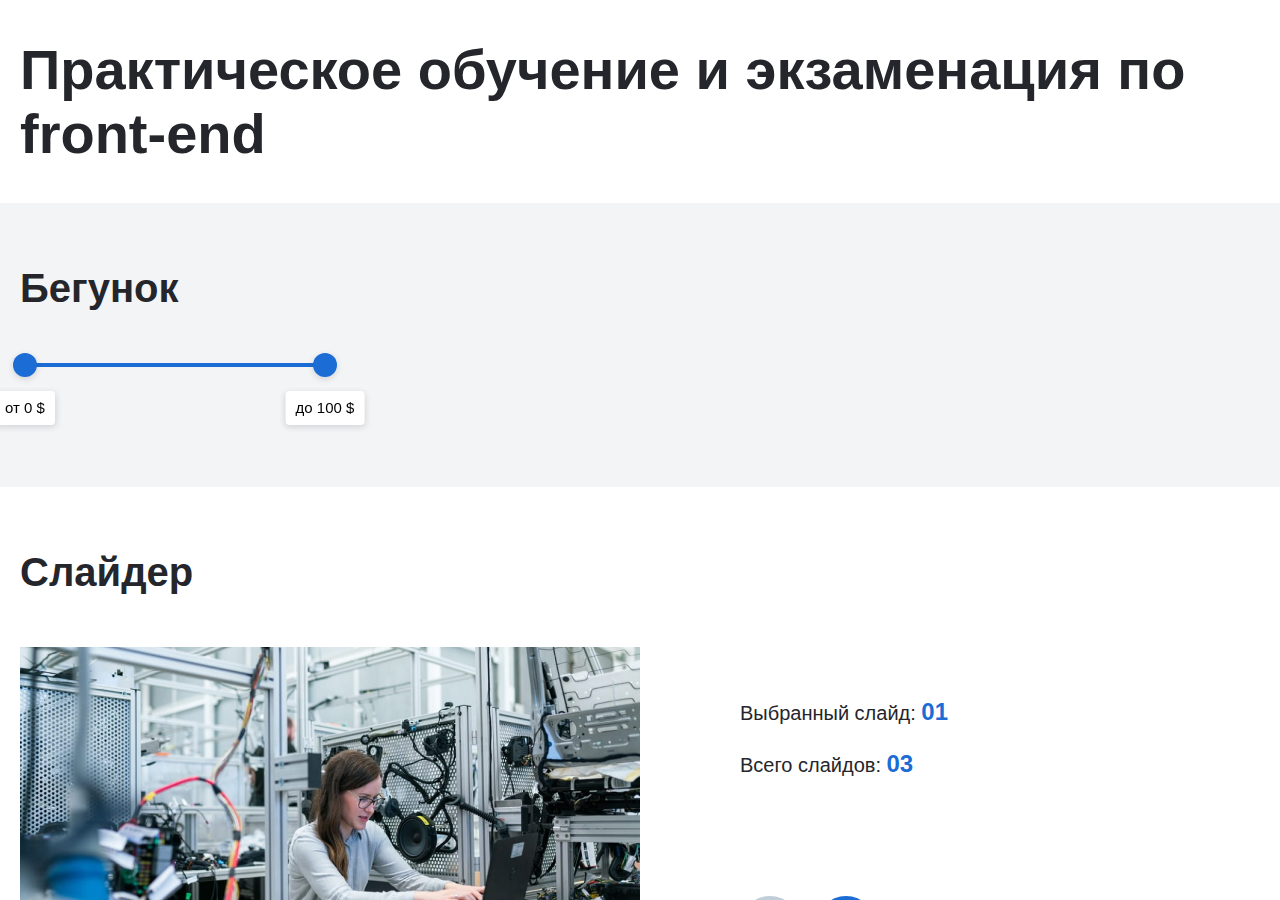
==== commit 50f4bd45: "вносит правки по CR" ====
--- a/index.html
+++ b/index.html
@@ -1,3 +1,4 @@
+
 
 <!DOCTYPE html>
 <!-- (c) Digital Element || https://d-element.ru/ -->
@@ -7,6 +8,8 @@
     <title>Главная</title>
     <meta name="viewport" content="width=device-width, initial-scale=1.0, user-scalable=no">
     <link rel="shortcut icon" href="/favicon.ico" type="image/x-icon">
+    <link rel="preload" href="fonts/ProximaNova-RegularIt.woff2" as="font" type="font/woff2" crossorigin="">
+    <link rel="preload" href="fonts/ProximaNova-Bold.woff2" as="font" type="font/woff2" crossorigin="">
 <link href="styles/main.css" rel="stylesheet"></head>
 <body>
 
@@ -24,7 +27,7 @@
     <section class="range-block section section--mb-big section--bg">
         <div class="container">
             <h2>Бегунок</h2>
-                <div class="range" id="range"></div>
+            <div class="range" id="range" data-js-range-options='{ "start": [0, 100], "connect": true, "range": {"min": 0, "max": 100}, "margin": 23, "tooltips": [wNumb({"decimals": 0,"prefix": "от ","suffix": " $"}), wNumb({"decimals": 0, "prefix": "до ","suffix": " $"})] }'></div>
         </div>
     </section>
 
@@ -32,23 +35,36 @@
         <h2>Слайдер</h2>
         <div class="slider">
             <div class="swiper-container slider__column">
+                
                 <div class="swiper-wrapper">
-                    <div class="swiper-slide slider__slide">
-                        <img src="images/slide-1.jpg" srcset="/images/slide-1@2x.jpg" width="615" height="300" alt="" loading=lazy>
-                    </div>
-                    <div class="swiper-slide slider__slide">
-                        <img src="images/slide-2.jpg" srcset="images/slide-2@2x.jpg" width="615" height="300" alt="" loading=lazy>
-                    </div>
-                    <div class="swiper-slide slider__slide">
-                        <img src="images/slide-3.jpg" srcset="images/slide-3@2x.jpg" width="615" height="300" alt="" loading=lazy>
-                    </div>
+                    
+                        <div class="swiper-slide slider__slide">
+                            <img src="images/slide-1.jpg" srcset="images/slide-1@2x.jpg" width="615" height="300" alt="" loading=lazy>
+                        </div>
+                    
+                        <div class="swiper-slide slider__slide">
+                            <img src="images/slide-2.jpg" srcset="images/slide-2@2x.jpg" width="615" height="300" alt="" loading=lazy>
+                        </div>
+                    
+                        <div class="swiper-slide slider__slide">
+                            <img src="images/slide-3.jpg" srcset="images/slide-3@2x.jpg" width="615" height="300" alt="" loading=lazy>
+                        </div>
+                    
                 </div>
             </div>
             <div class="slider__column slider__column--controls">
                 <div class="slider__pagination"></div>
                 <div class="slider__navigation">
-                    <div class="swiper-button-prev slider__button slider__button--prev"></div>
-                    <div class="swiper-button-next slider__button slider__button--next"></div>
+                    <div class="swiper-button-prev slider__button slider__button--prev">
+                        <svg width="13" height="16">
+                            <use xlink:href="#icon-arrow"></use>
+                        </svg>
+                    </div>
+                    <div class="swiper-button-next slider__button slider__button--next">
+                        <svg width="13" height="16">
+                            <use xlink:href="#icon-arrow"></use>
+                        </svg>
+                    </div>
                 </div>
             </div>
         </div>
@@ -57,9 +73,8 @@
     <section class="map-block section section--bg">
         <div class="container">
             <h2>Карта</h2>
-            <div class="map" id="map" data-js-center='["55.163319","61.414759"]' data-js-coords='[ { "pos": ["55.165924","61.413734"], "id": "home" } , { "pos": [55.163299,61.404573], "id": "person" }, { "pos": [55.161987,61.423004], "id": "clock" } ]'>
-                <script src="https://api-maps.yandex.ru/2.1/?apikey=6dbfce26-c116-4990-9f20-00fa643012f1&lang=ru_RU" type="text/javascript">
-                </script>
+            <div class="map" id="map" data-map-center='["55.163319","61.414759"]' data-map-coords='[ { "pos": [55.165924,61.413734], "id": "home" } , { "pos": [55.163299,61.404573], "id": "person" }, { "pos": [55.161987,61.423004], "id": "clock" } ]'>
+                <script defer src="https://api-maps.yandex.ru/2.1/?apikey=6dbfce26-c116-4990-9f20-00fa643012f1&lang=ru_RU" data-map-script></script>
             </div>
         </div>
     </section>
@@ -67,7 +82,7 @@
     <section class="modal-block section container">
         <h2>Кнопка с модальным окном</h2>
         <a href="#modal-selected-values" class="popup-modal button reset-link" data-js-popup-btn>
-            Открыть модальное окно
+           <span>Открыть модальное окно</span>
         </a>
     </section>
 
@@ -127,95 +142,7 @@
         <footer class="footer">
         </footer>
         </div>
-        <div class="modal modal--feedback" id="modal-feedback">
-    <div class="modal__top">
-        <div class="modal__heading h1">
-            Обратная связь
-        </div>
-        <div class="modal__subheading">
-            заполните форму обратной связи и мы обязательно с вами свяжемся
-        </div>
-    </div>
-    <div class="modal__body">
-        <form class="modal__form form" data-form novalidate>
-            <div class="form-row">
-                <div class="form-col">
-                    <label for="">Ваше имя</label>
-                    <input type="text" class="form-input" required>
-                </div>
-            </div>
-            <div class="form-row">
-                <div class="form-col">
-                    <label for="">Контактный телефон</label>
-                    <input type="text" class="form-input inputmask" required data-input-required="phone">
-                </div>
-            </div>
-            <div class="form-row">
-                <div class="form-col">
-                    <label for="">Электронная почта</label>
-                    <input type="email" class="form-input" required data-input-required="email">
-                </div>
-            </div>
-            <div class="form-row">
-                <div class="form-col">
-                    <label for="">Текст вопроса</label>
-                    <textarea class="form-input" name="" required></textarea>
-                </div>
-            </div>
-            <div class="form-row">
-                <div class="form-col">
-                    <div class="file-attacher" data-file-attacher>
-                        <input id="file-attacher-1" class="file-attacher__input" type="file" name="files" data-file-attacher-input>
-
-                        <div class="file-attacher__btn">
-                            <label for="file-attacher-1" data-file-attacher-add-btn>
-                                Прикрепить файл
-                            </label>
-                        </div>
-
-                        <ul class="file-attacher__list" data-file-attacher-file-list></ul>
-                    </div>
-                </div>
-            </div>
-            <div class="form-row">
-                <div class="form-col">
-                    <div class="file-attacher" data-file-attacher>
-                        <input id="file-attacher-2" class="file-attacher__input" type="file" name="files_multiple" multiple data-file-attacher-input>
-
-                        <div class="file-attacher__btn">
-                            <label for="file-attacher-2" data-file-attacher-add-btn>
-                                Прикрепить файл (multiple)
-                            </label>
-                        </div>
-
-                        <ul class="file-attacher__list" data-file-attacher-file-list></ul>
-                    </div>
-                </div>
-            </div>
-            <div class="form-row">
-                <div class="form-col">
-                    <label class="checkbox">
-                        <input class="checkbox__input" type="checkbox" value="Y" name="pers" tabindex="-1" required data-input-required="checkbox">
-                        <span class="checkbox__emulator">
-                            <svg class="checkbox__icon i-icon">
-                                <use xlink:href="#icon-check"></use>
-                            </svg>
-                        </span>
-                        <span class="checkbox__label">
-                            Согласен на обработку <a href="">персональных данных</a>
-                        </span>
-                    </label>
-                </div>
-            </div>
-            <div class="form-row form-row--confirm">
-                <div class="form-col">
-                    <button>Оставить заявку</button>
-                </div>
-            </div>
-        </form>
-    </div>
-</div>
-<div class="modal modal--success" id="modal-success">
+        <div class="modal modal--success" id="modal-success">
     <div class="modal__top">
         <div class="modal__heading h1">
             Заявка отправлена
--- a/styles/main.css
+++ b/styles/main.css
@@ -1,3 +1,3 @@
 .swiper-container{margin:0 auto;position:relative;overflow:hidden;list-style:none;padding:0;z-index:1}.swiper-container-no-flexbox .swiper-slide{float:left}.swiper-container-vertical>.swiper-wrapper{flex-direction:column}.swiper-wrapper{position:relative;width:100%;height:100%;z-index:1;display:flex;transition-property:transform;box-sizing:content-box}.swiper-container-android .swiper-slide,.swiper-wrapper{transform:translateZ(0)}.swiper-container-multirow>.swiper-wrapper{flex-wrap:wrap}.swiper-container-free-mode>.swiper-wrapper{transition-timing-function:ease-out;margin:0 auto}.swiper-slide{flex-shrink:0;width:100%;height:100%;position:relative;transition-property:transform}.swiper-slide-invisible-blank{visibility:hidden}.swiper-container-autoheight,.swiper-container-autoheight .swiper-slide{height:auto}.swiper-container-autoheight .swiper-wrapper{align-items:flex-start;transition-property:transform,height}.swiper-container-3d{perspective:1200px}.swiper-container-3d .swiper-cube-shadow,.swiper-container-3d .swiper-slide,.swiper-container-3d .swiper-slide-shadow-bottom,.swiper-container-3d .swiper-slide-shadow-left,.swiper-container-3d .swiper-slide-shadow-right,.swiper-container-3d .swiper-slide-shadow-top,.swiper-container-3d .swiper-wrapper{transform-style:preserve-3d}.swiper-container-3d .swiper-slide-shadow-bottom,.swiper-container-3d .swiper-slide-shadow-left,.swiper-container-3d .swiper-slide-shadow-right,.swiper-container-3d .swiper-slide-shadow-top{position:absolute;left:0;top:0;width:100%;height:100%;pointer-events:none;z-index:10}.swiper-container-3d .swiper-slide-shadow-left{background-image:linear-gradient(270deg,rgba(0,0,0,.5),transparent)}.swiper-container-3d .swiper-slide-shadow-right{background-image:linear-gradient(90deg,rgba(0,0,0,.5),transparent)}.swiper-container-3d .swiper-slide-shadow-top{background-image:linear-gradient(0deg,rgba(0,0,0,.5),transparent)}.swiper-container-3d .swiper-slide-shadow-bottom{background-image:linear-gradient(180deg,rgba(0,0,0,.5),transparent)}.swiper-container-wp8-horizontal,.swiper-container-wp8-horizontal>.swiper-wrapper{touch-action:pan-y}.swiper-container-wp8-vertical,.swiper-container-wp8-vertical>.swiper-wrapper{touch-action:pan-x}.swiper-button-next,.swiper-button-prev{position:absolute;top:50%;width:27px;height:44px;margin-top:-22px;z-index:10;cursor:pointer;background-size:27px 44px;background-position:50%;background-repeat:no-repeat}.swiper-button-next.swiper-button-disabled,.swiper-button-prev.swiper-button-disabled{opacity:.35;cursor:auto;pointer-events:none}.swiper-button-prev,.swiper-container-rtl .swiper-button-next{background-image:url("data:image/svg+xml;charset=utf-8,%3Csvg xmlns='http://www.w3.org/2000/svg' viewBox='0 0 27 44'%3E%3Cpath d='M0 22L22 0l2.1 2.1L4.2 22l19.9 19.9L22 44 0 22z' fill='%23007aff'/%3E%3C/svg%3E");left:10px;right:auto}.swiper-button-next,.swiper-container-rtl .swiper-button-prev{background-image:url("data:image/svg+xml;charset=utf-8,%3Csvg xmlns='http://www.w3.org/2000/svg' viewBox='0 0 27 44'%3E%3Cpath d='M27 22L5 44l-2.1-2.1L22.8 22 2.9 2.1 5 0l22 22z' fill='%23007aff'/%3E%3C/svg%3E");right:10px;left:auto}.swiper-button-prev.swiper-button-white,.swiper-container-rtl .swiper-button-next.swiper-button-white{background-image:url("data:image/svg+xml;charset=utf-8,%3Csvg xmlns='http://www.w3.org/2000/svg' viewBox='0 0 27 44'%3E%3Cpath d='M0 22L22 0l2.1 2.1L4.2 22l19.9 19.9L22 44 0 22z' fill='%23fff'/%3E%3C/svg%3E")}.swiper-button-next.swiper-button-white,.swiper-container-rtl .swiper-button-prev.swiper-button-white{background-image:url("data:image/svg+xml;charset=utf-8,%3Csvg xmlns='http://www.w3.org/2000/svg' viewBox='0 0 27 44'%3E%3Cpath d='M27 22L5 44l-2.1-2.1L22.8 22 2.9 2.1 5 0l22 22z' fill='%23fff'/%3E%3C/svg%3E")}.swiper-button-prev.swiper-button-black,.swiper-container-rtl .swiper-button-next.swiper-button-black{background-image:url("data:image/svg+xml;charset=utf-8,%3Csvg xmlns='http://www.w3.org/2000/svg' viewBox='0 0 27 44'%3E%3Cpath d='M0 22L22 0l2.1 2.1L4.2 22l19.9 19.9L22 44 0 22z'/%3E%3C/svg%3E")}.swiper-button-next.swiper-button-black,.swiper-container-rtl .swiper-button-prev.swiper-button-black{background-image:url("data:image/svg+xml;charset=utf-8,%3Csvg xmlns='http://www.w3.org/2000/svg' viewBox='0 0 27 44'%3E%3Cpath d='M27 22L5 44l-2.1-2.1L22.8 22 2.9 2.1 5 0l22 22z'/%3E%3C/svg%3E")}.swiper-button-lock{display:none}.swiper-pagination{position:absolute;text-align:center;transition:opacity .3s;transform:translateZ(0);z-index:10}.swiper-pagination.swiper-pagination-hidden{opacity:0}.swiper-container-horizontal>.swiper-pagination-bullets,.swiper-pagination-custom,.swiper-pagination-fraction{bottom:10px;left:0;width:100%}.swiper-pagination-bullets-dynamic{overflow:hidden;font-size:0}.swiper-pagination-bullets-dynamic .swiper-pagination-bullet{transform:scale(.33);position:relative}.swiper-pagination-bullets-dynamic .swiper-pagination-bullet-active,.swiper-pagination-bullets-dynamic .swiper-pagination-bullet-active-main{transform:scale(1)}.swiper-pagination-bullets-dynamic .swiper-pagination-bullet-active-prev{transform:scale(.66)}.swiper-pagination-bullets-dynamic .swiper-pagination-bullet-active-prev-prev{transform:scale(.33)}.swiper-pagination-bullets-dynamic .swiper-pagination-bullet-active-next{transform:scale(.66)}.swiper-pagination-bullets-dynamic .swiper-pagination-bullet-active-next-next{transform:scale(.33)}.swiper-pagination-bullet{width:8px;height:8px;display:inline-block;border-radius:100%;background:#000;opacity:.2}button.swiper-pagination-bullet{border:none;margin:0;padding:0;box-shadow:none;-webkit-appearance:none;-moz-appearance:none;appearance:none}.swiper-pagination-clickable .swiper-pagination-bullet{cursor:pointer}.swiper-pagination-bullet-active{opacity:1;background:#007aff}.swiper-container-vertical>.swiper-pagination-bullets{right:10px;top:50%;transform:translate3d(0,-50%,0)}.swiper-container-vertical>.swiper-pagination-bullets .swiper-pagination-bullet{margin:6px 0;display:block}.swiper-container-vertical>.swiper-pagination-bullets.swiper-pagination-bullets-dynamic{top:50%;transform:translateY(-50%);width:8px}.swiper-container-vertical>.swiper-pagination-bullets.swiper-pagination-bullets-dynamic .swiper-pagination-bullet{display:inline-block;transition:top .2s,-webkit-transform .2s;transition:transform .2s,top .2s;transition:transform .2s,top .2s,-webkit-transform .2s}.swiper-container-horizontal>.swiper-pagination-bullets .swiper-pagination-bullet{margin:0 4px}.swiper-container-horizontal>.swiper-pagination-bullets.swiper-pagination-bullets-dynamic{left:50%;transform:translateX(-50%);white-space:nowrap}.swiper-container-horizontal>.swiper-pagination-bullets.swiper-pagination-bullets-dynamic .swiper-pagination-bullet{transition:left .2s,-webkit-transform .2s;transition:transform .2s,left .2s;transition:transform .2s,left .2s,-webkit-transform .2s}.swiper-container-horizontal.swiper-container-rtl>.swiper-pagination-bullets-dynamic .swiper-pagination-bullet{transition:right .2s,-webkit-transform .2s;transition:transform .2s,right .2s;transition:transform .2s,right .2s,-webkit-transform .2s}.swiper-pagination-progressbar{background:rgba(0,0,0,.25);position:absolute}.swiper-pagination-progressbar .swiper-pagination-progressbar-fill{background:#007aff;position:absolute;left:0;top:0;width:100%;height:100%;transform:scale(0);transform-origin:left top}.swiper-container-rtl .swiper-pagination-progressbar .swiper-pagination-progressbar-fill{transform-origin:right top}.swiper-container-horizontal>.swiper-pagination-progressbar,.swiper-container-vertical>.swiper-pagination-progressbar.swiper-pagination-progressbar-opposite{width:100%;height:4px;left:0;top:0}.swiper-container-horizontal>.swiper-pagination-progressbar.swiper-pagination-progressbar-opposite,.swiper-container-vertical>.swiper-pagination-progressbar{width:4px;height:100%;left:0;top:0}.swiper-pagination-white .swiper-pagination-bullet-active{background:#fff}.swiper-pagination-progressbar.swiper-pagination-white{background:hsla(0,0%,100%,.25)}.swiper-pagination-progressbar.swiper-pagination-white .swiper-pagination-progressbar-fill{background:#fff}.swiper-pagination-black .swiper-pagination-bullet-active{background:#000}.swiper-pagination-progressbar.swiper-pagination-black{background:rgba(0,0,0,.25)}.swiper-pagination-progressbar.swiper-pagination-black .swiper-pagination-progressbar-fill{background:#000}.swiper-pagination-lock{display:none}.swiper-scrollbar{border-radius:10px;position:relative;-ms-touch-action:none;background:rgba(0,0,0,.1)}.swiper-container-horizontal>.swiper-scrollbar{position:absolute;left:1%;bottom:3px;z-index:50;height:5px;width:98%}.swiper-container-vertical>.swiper-scrollbar{position:absolute;right:3px;top:1%;z-index:50;width:5px;height:98%}.swiper-scrollbar-drag{height:100%;width:100%;position:relative;background:rgba(0,0,0,.5);border-radius:10px;left:0;top:0}.swiper-scrollbar-cursor-drag{cursor:move}.swiper-scrollbar-lock{display:none}.swiper-zoom-container{width:100%;height:100%;display:flex;justify-content:center;align-items:center;text-align:center}.swiper-zoom-container>canvas,.swiper-zoom-container>img,.swiper-zoom-container>svg{max-width:100%;max-height:100%;font-family:object-fit\:contain;object-fit:contain}.swiper-slide-zoomed{cursor:move}.swiper-lazy-preloader{width:42px;height:42px;position:absolute;left:50%;top:50%;margin-left:-21px;margin-top:-21px;z-index:10;transform-origin:50%;animation:a 1s steps(12) infinite}.swiper-lazy-preloader:after{display:block;content:"";width:100%;height:100%;background-image:url("data:image/svg+xml;charset=utf-8,%3Csvg viewBox='0 0 120 120' xmlns='http://www.w3.org/2000/svg' xmlns:xlink='http://www.w3.org/1999/xlink'%3E%3Cdefs%3E%3Cpath id='a' stroke='%236c6c6c' stroke-width='11' stroke-linecap='round' d='M60 7v20'/%3E%3C/defs%3E%3Cuse xlink:href='%23a' opacity='.27'/%3E%3Cuse xlink:href='%23a' opacity='.27' transform='rotate(30 60 60)'/%3E%3Cuse xlink:href='%23a' opacity='.27' transform='rotate(60 60 60)'/%3E%3Cuse xlink:href='%23a' opacity='.27' transform='rotate(90 60 60)'/%3E%3Cuse xlink:href='%23a' opacity='.27' transform='rotate(120 60 60)'/%3E%3Cuse xlink:href='%23a' opacity='.27' transform='rotate(150 60 60)'/%3E%3Cuse xlink:href='%23a' opacity='.37' transform='rotate(180 60 60)'/%3E%3Cuse xlink:href='%23a' opacity='.46' transform='rotate(210 60 60)'/%3E%3Cuse xlink:href='%23a' opacity='.56' transform='rotate(240 60 60)'/%3E%3Cuse xlink:href='%23a' opacity='.66' transform='rotate(270 60 60)'/%3E%3Cuse xlink:href='%23a' opacity='.75' transform='rotate(300 60 60)'/%3E%3Cuse xlink:href='%23a' opacity='.85' transform='rotate(330 60 60)'/%3E%3C/svg%3E");background-position:50%;background-size:100%;background-repeat:no-repeat}.swiper-lazy-preloader-white:after{background-image:url("data:image/svg+xml;charset=utf-8,%3Csvg viewBox='0 0 120 120' xmlns='http://www.w3.org/2000/svg' xmlns:xlink='http://www.w3.org/1999/xlink'%3E%3Cdefs%3E%3Cpath id='a' stroke='%23fff' stroke-width='11' stroke-linecap='round' d='M60 7v20'/%3E%3C/defs%3E%3Cuse xlink:href='%23a' opacity='.27'/%3E%3Cuse xlink:href='%23a' opacity='.27' transform='rotate(30 60 60)'/%3E%3Cuse xlink:href='%23a' opacity='.27' transform='rotate(60 60 60)'/%3E%3Cuse xlink:href='%23a' opacity='.27' transform='rotate(90 60 60)'/%3E%3Cuse xlink:href='%23a' opacity='.27' transform='rotate(120 60 60)'/%3E%3Cuse xlink:href='%23a' opacity='.27' transform='rotate(150 60 60)'/%3E%3Cuse xlink:href='%23a' opacity='.37' transform='rotate(180 60 60)'/%3E%3Cuse xlink:href='%23a' opacity='.46' transform='rotate(210 60 60)'/%3E%3Cuse xlink:href='%23a' opacity='.56' transform='rotate(240 60 60)'/%3E%3Cuse xlink:href='%23a' opacity='.66' transform='rotate(270 60 60)'/%3E%3Cuse xlink:href='%23a' opacity='.75' transform='rotate(300 60 60)'/%3E%3Cuse xlink:href='%23a' opacity='.85' transform='rotate(330 60 60)'/%3E%3C/svg%3E")}.swiper-container .swiper-notification{position:absolute;left:0;top:0;pointer-events:none;opacity:0;z-index:-1000}.swiper-container-fade.swiper-container-free-mode .swiper-slide{transition-timing-function:ease-out}.swiper-container-fade .swiper-slide{pointer-events:none;transition-property:opacity}.swiper-container-fade .swiper-slide .swiper-slide{pointer-events:none}.swiper-container-fade .swiper-slide-active,.swiper-container-fade .swiper-slide-active .swiper-slide-active{pointer-events:auto}.swiper-container-cube{overflow:visible}.swiper-container-cube .swiper-slide{pointer-events:none;-webkit-backface-visibility:hidden;backface-visibility:hidden;z-index:1;visibility:hidden;transform-origin:0 0;width:100%;height:100%}.swiper-container-cube .swiper-slide .swiper-slide{pointer-events:none}.swiper-container-cube.swiper-container-rtl .swiper-slide{transform-origin:100% 0}.swiper-container-cube .swiper-slide-active,.swiper-container-cube .swiper-slide-active .swiper-slide-active{pointer-events:auto}.swiper-container-cube .swiper-slide-active,.swiper-container-cube .swiper-slide-next,.swiper-container-cube .swiper-slide-next+.swiper-slide,.swiper-container-cube .swiper-slide-prev{pointer-events:auto;visibility:visible}.swiper-container-cube .swiper-slide-shadow-bottom,.swiper-container-cube .swiper-slide-shadow-left,.swiper-container-cube .swiper-slide-shadow-right,.swiper-container-cube .swiper-slide-shadow-top{z-index:0;-webkit-backface-visibility:hidden;backface-visibility:hidden}.swiper-container-cube .swiper-cube-shadow{position:absolute;left:0;bottom:0;width:100%;height:100%;background:#000;opacity:.6;filter:blur(50px);z-index:0}.swiper-container-flip{overflow:visible}.swiper-container-flip .swiper-slide{pointer-events:none;-webkit-backface-visibility:hidden;backface-visibility:hidden;z-index:1}.swiper-container-flip .swiper-slide .swiper-slide{pointer-events:none}.swiper-container-flip .swiper-slide-active,.swiper-container-flip .swiper-slide-active .swiper-slide-active{pointer-events:auto}.swiper-container-flip .swiper-slide-shadow-bottom,.swiper-container-flip .swiper-slide-shadow-left,.swiper-container-flip .swiper-slide-shadow-right,.swiper-container-flip .swiper-slide-shadow-top{z-index:0;-webkit-backface-visibility:hidden;backface-visibility:hidden}.swiper-container-coverflow .swiper-wrapper{-ms-perspective:1200px}body.compensate-for-scrollbar{overflow:hidden}.fancybox-active{height:auto}.fancybox-is-hidden{left:-9999px;margin:0;position:absolute!important;top:-9999px;visibility:hidden}.fancybox-container{-webkit-backface-visibility:hidden;height:100%;left:0;outline:none;position:fixed;-webkit-tap-highlight-color:transparent;top:0;touch-action:manipulation;transform:translateZ(0);width:100%;z-index:99992}.fancybox-container *{box-sizing:border-box}.fancybox-bg,.fancybox-inner,.fancybox-outer,.fancybox-stage{bottom:0;left:0;position:absolute;right:0;top:0}.fancybox-outer{-webkit-overflow-scrolling:touch;overflow-y:auto}.fancybox-bg{background:#1e1e1e;opacity:0;transition-duration:inherit;transition-property:opacity;transition-timing-function:cubic-bezier(.47,0,.74,.71)}.fancybox-is-open .fancybox-bg{opacity:.9;transition-timing-function:cubic-bezier(.22,.61,.36,1)}.fancybox-caption,.fancybox-infobar,.fancybox-navigation .fancybox-button,.fancybox-toolbar{direction:ltr;opacity:0;position:absolute;transition:opacity .25s ease,visibility 0s ease .25s;visibility:hidden;z-index:99997}.fancybox-show-caption .fancybox-caption,.fancybox-show-infobar .fancybox-infobar,.fancybox-show-nav .fancybox-navigation .fancybox-button,.fancybox-show-toolbar .fancybox-toolbar{opacity:1;transition:opacity .25s ease 0s,visibility 0s ease 0s;visibility:visible}.fancybox-infobar{color:#ccc;font-size:13px;-webkit-font-smoothing:subpixel-antialiased;height:44px;left:0;line-height:44px;min-width:44px;mix-blend-mode:difference;padding:0 10px;pointer-events:none;top:0;-webkit-touch-callout:none;-webkit-user-select:none;-moz-user-select:none;-ms-user-select:none;user-select:none}.fancybox-toolbar{right:0;top:0}.fancybox-stage{direction:ltr;overflow:visible;transform:translateZ(0);z-index:99994}.fancybox-is-open .fancybox-stage{overflow:hidden}.fancybox-slide{-webkit-backface-visibility:hidden;display:none;height:100%;left:0;outline:none;overflow:auto;-webkit-overflow-scrolling:touch;padding:44px;position:absolute;text-align:center;top:0;transition-property:transform,opacity;white-space:normal;width:100%;z-index:99994}.fancybox-slide:before{content:"";display:inline-block;font-size:0;height:100%;vertical-align:middle;width:0}.fancybox-is-sliding .fancybox-slide,.fancybox-slide--current,.fancybox-slide--next,.fancybox-slide--previous{display:block}.fancybox-slide--image{overflow:hidden;padding:44px 0}.fancybox-slide--image:before{display:none}.fancybox-slide--html{padding:6px}.fancybox-content{background:#fff;display:inline-block;margin:0;max-width:100%;overflow:auto;-webkit-overflow-scrolling:touch;padding:44px;position:relative;text-align:left;vertical-align:middle}.fancybox-slide--image .fancybox-content{animation-timing-function:cubic-bezier(.5,0,.14,1);-webkit-backface-visibility:hidden;background:transparent;background-repeat:no-repeat;background-size:100% 100%;left:0;max-width:none;overflow:visible;padding:0;position:absolute;top:0;transform-origin:top left;transition-property:transform,opacity;-webkit-user-select:none;-moz-user-select:none;-ms-user-select:none;user-select:none;z-index:99995}.fancybox-can-zoomOut .fancybox-content{cursor:zoom-out}.fancybox-can-zoomIn .fancybox-content{cursor:zoom-in}.fancybox-can-pan .fancybox-content,.fancybox-can-swipe .fancybox-content{cursor:-webkit-grab;cursor:grab}.fancybox-is-grabbing .fancybox-content{cursor:-webkit-grabbing;cursor:grabbing}.fancybox-container [data-selectable=true]{cursor:text}.fancybox-image,.fancybox-spaceball{background:transparent;border:0;height:100%;left:0;margin:0;max-height:none;max-width:none;padding:0;position:absolute;top:0;-webkit-user-select:none;-moz-user-select:none;-ms-user-select:none;user-select:none;width:100%}.fancybox-spaceball{z-index:1}.fancybox-slide--iframe .fancybox-content,.fancybox-slide--map .fancybox-content,.fancybox-slide--pdf .fancybox-content,.fancybox-slide--video .fancybox-content{height:100%;overflow:visible;padding:0;width:100%}.fancybox-slide--video .fancybox-content{background:#000}.fancybox-slide--map .fancybox-content{background:#e5e3df}.fancybox-slide--iframe .fancybox-content{background:#fff}.fancybox-iframe,.fancybox-video{background:transparent;border:0;display:block;height:100%;margin:0;overflow:hidden;padding:0;width:100%}.fancybox-iframe{left:0;position:absolute;top:0}.fancybox-error{background:#fff;cursor:default;max-width:400px;padding:40px;width:100%}.fancybox-error p{color:#444;font-size:16px;line-height:20px;margin:0;padding:0}.fancybox-button{background:rgba(30,30,30,.6);border:0;border-radius:0;box-shadow:none;cursor:pointer;display:inline-block;height:44px;margin:0;padding:10px;position:relative;transition:color .2s;vertical-align:top;visibility:inherit;width:44px}.fancybox-button,.fancybox-button:link,.fancybox-button:visited{color:#ccc}.fancybox-button:hover{color:#fff}.fancybox-button:focus{outline:none}.fancybox-button.fancybox-focus{outline:1px dotted}.fancybox-button[disabled],.fancybox-button[disabled]:hover{color:#888;cursor:default;outline:none}.fancybox-button div{height:100%}.fancybox-button svg{display:block;height:100%;overflow:visible;position:relative;width:100%}.fancybox-button svg path{fill:currentColor;stroke-width:0}.fancybox-button--fsenter svg:nth-child(2),.fancybox-button--fsexit svg:first-child,.fancybox-button--pause svg:first-child,.fancybox-button--play svg:nth-child(2){display:none}.fancybox-progress{background:#ff5268;height:2px;left:0;position:absolute;right:0;top:0;transform:scaleX(0);transform-origin:0;transition-property:transform;transition-timing-function:linear;z-index:99998}.fancybox-close-small{background:transparent;border:0;border-radius:0;color:#ccc;cursor:pointer;opacity:.8;padding:8px;position:absolute;right:-12px;top:-44px;z-index:401}.fancybox-close-small:hover{color:#fff;opacity:1}.fancybox-slide--html .fancybox-close-small{color:currentColor;padding:10px;right:0;top:0}.fancybox-slide--image.fancybox-is-scaling .fancybox-content{overflow:hidden}.fancybox-is-scaling .fancybox-close-small,.fancybox-is-zoomable.fancybox-can-pan .fancybox-close-small{display:none}.fancybox-navigation .fancybox-button{background-clip:content-box;height:100px;opacity:0;position:absolute;top:calc(50% - 50px);width:70px}.fancybox-navigation .fancybox-button div{padding:7px}.fancybox-navigation .fancybox-button--arrow_left{left:0;left:env(safe-area-inset-left);padding:31px 26px 31px 6px}.fancybox-navigation .fancybox-button--arrow_right{padding:31px 6px 31px 26px;right:0;right:env(safe-area-inset-right)}.fancybox-caption{background:linear-gradient(0deg,rgba(0,0,0,.85),rgba(0,0,0,.3) 50%,rgba(0,0,0,.15) 65%,rgba(0,0,0,.075) 75.5%,rgba(0,0,0,.037) 82.85%,rgba(0,0,0,.019) 88%,transparent);bottom:0;color:#eee;font-size:14px;font-weight:400;left:0;line-height:1.5;padding:75px 44px 25px;pointer-events:none;right:0;text-align:center;z-index:99996}@supports (padding:max(0px)){.fancybox-caption{padding:75px max(44px,env(safe-area-inset-right)) max(25px,env(safe-area-inset-bottom)) max(44px,env(safe-area-inset-left))}}.fancybox-caption--separate{margin-top:-50px}.fancybox-caption__body{max-height:50vh;overflow:auto;pointer-events:all}.fancybox-caption a,.fancybox-caption a:link,.fancybox-caption a:visited{color:#ccc;text-decoration:none}.fancybox-caption a:hover{color:#fff;text-decoration:underline}.fancybox-loading{animation:a 1s linear infinite;background:transparent;border:4px solid #888;border-bottom-color:#fff;border-radius:50%;height:50px;left:50%;margin:-25px 0 0 -25px;opacity:.7;padding:0;position:absolute;top:50%;width:50px;z-index:99999}@keyframes a{to{transform:rotate(1turn)}}.fancybox-animated{transition-timing-function:cubic-bezier(0,0,.25,1)}.fancybox-fx-slide.fancybox-slide--previous{opacity:0;transform:translate3d(-100%,0,0)}.fancybox-fx-slide.fancybox-slide--next{opacity:0;transform:translate3d(100%,0,0)}.fancybox-fx-slide.fancybox-slide--current{opacity:1;transform:translateZ(0)}.fancybox-fx-fade.fancybox-slide--next,.fancybox-fx-fade.fancybox-slide--previous{opacity:0;transition-timing-function:cubic-bezier(.19,1,.22,1)}.fancybox-fx-fade.fancybox-slide--current{opacity:1}.fancybox-fx-zoom-in-out.fancybox-slide--previous{opacity:0;transform:scale3d(1.5,1.5,1.5)}.fancybox-fx-zoom-in-out.fancybox-slide--next{opacity:0;transform:scale3d(.5,.5,.5)}.fancybox-fx-zoom-in-out.fancybox-slide--current{opacity:1;transform:scaleX(1)}.fancybox-fx-rotate.fancybox-slide--previous{opacity:0;transform:rotate(-1turn)}.fancybox-fx-rotate.fancybox-slide--next{opacity:0;transform:rotate(1turn)}.fancybox-fx-rotate.fancybox-slide--current{opacity:1;transform:rotate(0deg)}.fancybox-fx-circular.fancybox-slide--previous{opacity:0;transform:scale3d(0,0,0) translate3d(-100%,0,0)}.fancybox-fx-circular.fancybox-slide--next{opacity:0;transform:scale3d(0,0,0) translate3d(100%,0,0)}.fancybox-fx-circular.fancybox-slide--current{opacity:1;transform:scaleX(1) translateZ(0)}.fancybox-fx-tube.fancybox-slide--previous{transform:translate3d(-100%,0,0) scale(.1) skew(-10deg)}.fancybox-fx-tube.fancybox-slide--next{transform:translate3d(100%,0,0) scale(.1) skew(10deg)}.fancybox-fx-tube.fancybox-slide--current{transform:translateZ(0) scale(1)}@media (max-height:576px){.fancybox-slide{padding-left:6px;padding-right:6px}.fancybox-slide--image{padding:6px 0}.fancybox-close-small{right:-6px}.fancybox-slide--image .fancybox-close-small{background:#4e4e4e;color:#f2f4f6;height:36px;opacity:1;padding:6px;right:0;top:0;width:36px}.fancybox-caption{padding-left:12px;padding-right:12px}@supports (padding:max(0px)){.fancybox-caption{padding-left:max(12px,env(safe-area-inset-left));padding-right:max(12px,env(safe-area-inset-right))}}}.fancybox-share{background:#f4f4f4;border-radius:3px;max-width:90%;padding:30px;text-align:center}.fancybox-share h1{color:#222;font-size:35px;font-weight:700;margin:0 0 20px}.fancybox-share p{margin:0;padding:0}.fancybox-share__button{border:0;border-radius:3px;display:inline-block;font-size:14px;font-weight:700;line-height:40px;margin:0 5px 10px;min-width:130px;padding:0 15px;text-decoration:none;transition:all .2s;-webkit-user-select:none;-moz-user-select:none;-ms-user-select:none;user-select:none;white-space:nowrap}.fancybox-share__button:link,.fancybox-share__button:visited{color:#fff}.fancybox-share__button:hover{text-decoration:none}.fancybox-share__button--fb{background:#3b5998}.fancybox-share__button--fb:hover{background:#344e86}.fancybox-share__button--pt{background:#bd081d}.fancybox-share__button--pt:hover{background:#aa0719}.fancybox-share__button--tw{background:#1da1f2}.fancybox-share__button--tw:hover{background:#0d95e8}.fancybox-share__button svg{height:25px;margin-right:7px;position:relative;top:-1px;vertical-align:middle;width:25px}.fancybox-share__button svg path{fill:#fff}.fancybox-share__input{background:transparent;border:0;border-bottom:1px solid #d7d7d7;border-radius:0;color:#5d5b5b;font-size:14px;margin:10px 0 0;outline:none;padding:10px 15px;width:100%}.fancybox-thumbs{background:#ddd;bottom:0;display:none;margin:0;-webkit-overflow-scrolling:touch;-ms-overflow-style:-ms-autohiding-scrollbar;padding:2px 2px 4px;position:absolute;right:0;-webkit-tap-highlight-color:rgba(0,0,0,0);top:0;width:212px;z-index:99995}.fancybox-thumbs-x{overflow-x:auto;overflow-y:hidden}.fancybox-show-thumbs .fancybox-thumbs{display:block}.fancybox-show-thumbs .fancybox-inner{right:212px}.fancybox-thumbs__list{font-size:0;height:100%;list-style:none;margin:0;overflow-x:hidden;overflow-y:auto;padding:0;position:absolute;position:relative;white-space:nowrap;width:100%}.fancybox-thumbs-x .fancybox-thumbs__list{overflow:hidden}.fancybox-thumbs-y .fancybox-thumbs__list::-webkit-scrollbar{width:7px}.fancybox-thumbs-y .fancybox-thumbs__list::-webkit-scrollbar-track{background:#fff;border-radius:10px;box-shadow:inset 0 0 6px rgba(0,0,0,.3)}.fancybox-thumbs-y .fancybox-thumbs__list::-webkit-scrollbar-thumb{background:#2a2a2a;border-radius:10px}.fancybox-thumbs__list a{-webkit-backface-visibility:hidden;backface-visibility:hidden;background-color:rgba(0,0,0,.1);background-position:50%;background-repeat:no-repeat;background-size:cover;cursor:pointer;float:left;height:75px;margin:2px;max-height:calc(100% - 8px);max-width:calc(50% - 4px);outline:none;overflow:hidden;padding:0;position:relative;-webkit-tap-highlight-color:transparent;width:100px}.fancybox-thumbs__list a:before{border:6px solid #ff5268;bottom:0;content:"";left:0;opacity:0;position:absolute;right:0;top:0;transition:all .2s cubic-bezier(.25,.46,.45,.94);z-index:99991}.fancybox-thumbs__list a:focus:before{opacity:.5}.fancybox-thumbs__list a.fancybox-thumbs-active:before{opacity:1}@media (max-width:576px){.fancybox-thumbs{width:110px}.fancybox-show-thumbs .fancybox-inner{right:110px}.fancybox-thumbs__list a{max-width:calc(100% - 10px)}}
 /*! nouislider - 14.7.0 - 4/6/2021 */.noUi-target,.noUi-target *{-webkit-touch-callout:none;-webkit-tap-highlight-color:rgba(0,0,0,0);-webkit-user-select:none;touch-action:none;-ms-user-select:none;-moz-user-select:none;user-select:none;box-sizing:border-box}.noUi-target{position:relative}.noUi-base,.noUi-connects{width:100%;height:100%;position:relative;z-index:1}.noUi-connects{overflow:hidden;z-index:0}.noUi-connect,.noUi-origin{will-change:transform;position:absolute;z-index:1;top:0;right:0;-ms-transform-origin:0 0;-webkit-transform-origin:0 0;-webkit-transform-style:preserve-3d;transform-origin:0 0;transform-style:flat}.noUi-connect{height:100%;width:100%}.noUi-origin{height:10%;width:10%}.noUi-txt-dir-rtl.noUi-horizontal .noUi-origin{left:0;right:auto}.noUi-vertical .noUi-origin{width:0}.noUi-horizontal .noUi-origin{height:0}.noUi-handle{-webkit-backface-visibility:hidden;backface-visibility:hidden;position:absolute}.noUi-touch-area{height:100%;width:100%}.noUi-state-tap .noUi-connect,.noUi-state-tap .noUi-origin{transition:transform .3s}.noUi-state-drag *{cursor:inherit!important}.noUi-horizontal{height:18px}.noUi-horizontal .noUi-handle{width:34px;height:28px;right:-17px;top:-6px}.noUi-vertical{width:18px}.noUi-vertical .noUi-handle{width:28px;height:34px;right:-6px;top:-17px}.noUi-txt-dir-rtl.noUi-horizontal .noUi-handle{left:-17px;right:auto}.noUi-target{background:#fafafa;border-radius:4px;border:1px solid #d3d3d3;box-shadow:inset 0 1px 1px #f0f0f0,0 3px 6px -5px #bbb}.noUi-connects{border-radius:3px}.noUi-connect{background:#3fb8af}.noUi-draggable{cursor:ew-resize}.noUi-vertical .noUi-draggable{cursor:ns-resize}.noUi-handle{border:1px solid #d9d9d9;border-radius:3px;background:#fff;cursor:default;box-shadow:inset 0 0 1px #fff,inset 0 1px 7px #ebebeb,0 3px 6px -3px #bbb}.noUi-active{box-shadow:inset 0 0 1px #fff,inset 0 1px 7px #ddd,0 3px 6px -3px #bbb}.noUi-handle:after,.noUi-handle:before{content:"";display:block;position:absolute;height:14px;width:1px;background:#e8e7e6;left:14px;top:6px}.noUi-handle:after{left:17px}.noUi-vertical .noUi-handle:after,.noUi-vertical .noUi-handle:before{width:14px;height:1px;left:6px;top:14px}.noUi-vertical .noUi-handle:after{top:17px}[disabled] .noUi-connect{background:#b8b8b8}[disabled].noUi-handle,[disabled] .noUi-handle,[disabled].noUi-target{cursor:not-allowed}.noUi-pips,.noUi-pips *{box-sizing:border-box}.noUi-pips{position:absolute;color:#999}.noUi-value{position:absolute;white-space:nowrap;text-align:center}.noUi-value-sub{color:#ccc;font-size:10px}.noUi-marker{position:absolute;background:#ccc}.noUi-marker-large,.noUi-marker-sub{background:#aaa}.noUi-pips-horizontal{padding:10px 0;height:80px;top:100%;left:0;width:100%}.noUi-value-horizontal{transform:translate(-50%,50%)}.noUi-rtl .noUi-value-horizontal{transform:translate(50%,50%)}.noUi-marker-horizontal.noUi-marker{margin-left:-1px;width:2px;height:5px}.noUi-marker-horizontal.noUi-marker-sub{height:10px}.noUi-marker-horizontal.noUi-marker-large{height:15px}.noUi-pips-vertical{padding:0 10px;height:100%;top:0;left:100%}.noUi-value-vertical{transform:translateY(-50%);padding-left:25px}.noUi-rtl .noUi-value-vertical{transform:translateY(50%)}.noUi-marker-vertical.noUi-marker{width:5px;height:2px;margin-top:-1px}.noUi-marker-vertical.noUi-marker-sub{width:10px}.noUi-marker-vertical.noUi-marker-large{width:15px}.noUi-tooltip{display:block;position:absolute;border:1px solid #d9d9d9;border-radius:3px;background:#fff;color:#000;padding:5px;text-align:center;white-space:nowrap}.noUi-horizontal .noUi-tooltip{transform:translate(-50%);left:50%;bottom:120%}.noUi-vertical .noUi-tooltip{transform:translateY(-50%);top:50%;right:120%}.noUi-horizontal .noUi-origin>.noUi-tooltip{transform:translate(50%);left:auto;bottom:10px}.noUi-vertical .noUi-origin>.noUi-tooltip{transform:translateY(-18px);top:auto;right:28px}.breadcrumbs,.reset-list{list-style:none;padding:0;margin:0}.breadcrumbs li,.reset-list li{padding:0;margin:0;position:static}.breadcrumbs li:after,.breadcrumbs li:before,.reset-list li:after,.reset-list li:before{content:none}.breadcrumbs{display:flex;flex-flow:row wrap;list-style:none;-webkit-user-select:none;-moz-user-select:none;-ms-user-select:none;user-select:none;clear:both}.breadcrumbs__item{display:flex}.breadcrumbs__item:not(:last-child):after{content:"-";margin:0 10px}.breadcrumbs__link{border:0;color:currentColor;position:relative;transition:.3s}.pagination{--color:currentColor;--activeColor:#fff;--borderColor:#d7d7d7;--activeBorderColor:#03a9f4;--bgColor:transparent;--activeBgColor:var(--activeBorderColor);--navSize:30px;--navBorderWidth:1px;display:flex;align-items:center;justify-content:space-between}.pagination__items{display:flex;min-width:0;list-style:none;margin:0;padding:0}.pagination__item{width:var(--navSize);height:var(--navSize);padding:0;margin:0;line-height:calc(var(--navSize) - (var(--navBorderWidth) * 2));border:var(--navBorderWidth) solid var(--borderColor);background-color:var(--bgColor);color:var(--color);text-align:center;transition:.3s}.pagination__item:not(:last-child){margin-right:10px}.pagination__item:before{content:none}.pagination__item--active,.pagination__item:active,.pagination__item:focus,.pagination__item:hover{--borderColor:var(--activeBorderColor)}.pagination__item--active{--bgColor:var(--activeBgColor);--color:var(--activeColor);cursor:default}.pagination__link{text-decoration:none;border:0;color:inherit;width:100%;height:100%;display:block}
-/*! normalize.css v5.0.0 | MIT License | github.com/necolas/normalize.css */html{font-family:sans-serif;line-height:1.15;-ms-text-size-adjust:100%;-webkit-text-size-adjust:100%}body{margin:0}article,aside,footer,header,nav,section{display:block}h1{font-size:2em;margin:.67em 0}figcaption,figure,main{display:block}figure{margin:1em 40px}hr{box-sizing:content-box;height:0;overflow:visible}pre{font-family:monospace,monospace;font-size:1em}a{background-color:transparent;-webkit-text-decoration-skip:objects}a:active,a:hover{outline-width:0}abbr[title]{border-bottom:none;text-decoration:underline;-webkit-text-decoration:underline dotted;text-decoration:underline dotted}b,strong{font-weight:inherit;font-weight:bolder}code,kbd,samp{font-family:monospace,monospace;font-size:1em}dfn{font-style:italic}mark{background-color:#ff0;color:#000}small{font-size:80%}sub,sup{font-size:75%;line-height:0;position:relative;vertical-align:baseline}sub{bottom:-.25em}sup{top:-.5em}audio,video{display:inline-block}audio:not([controls]){display:none;height:0}img{border-style:none}svg:not(:root){overflow:hidden}button,input,optgroup,select,textarea{font-family:sans-serif;font-size:100%;line-height:1.15;margin:0}button,input{overflow:visible}button,select{text-transform:none}[type=reset],[type=submit],button,html [type=button]{-webkit-appearance:button}[type=button]::-moz-focus-inner,[type=reset]::-moz-focus-inner,[type=submit]::-moz-focus-inner,button::-moz-focus-inner{border-style:none;padding:0}[type=button]:-moz-focusring,[type=reset]:-moz-focusring,[type=submit]:-moz-focusring,button:-moz-focusring{outline:1px dotted ButtonText}fieldset{border:1px solid silver;margin:0 2px;padding:.35em .625em .75em}legend{box-sizing:border-box;color:inherit;display:table;max-width:100%;padding:0;white-space:normal}progress{display:inline-block;vertical-align:baseline}textarea{overflow:auto}[type=checkbox],[type=radio]{box-sizing:border-box;padding:0}[type=number]::-webkit-inner-spin-button,[type=number]::-webkit-outer-spin-button{height:auto}[type=search]{-webkit-appearance:textfield;outline-offset:-2px}[type=search]::-webkit-search-cancel-button,[type=search]::-webkit-search-decoration{-webkit-appearance:none}::-webkit-file-upload-button{-webkit-appearance:button;font:inherit}details,menu{display:block}summary{display:list-item}canvas{display:inline-block}[hidden],template{display:none}.reset-list{list-style:none;padding:0;margin:0}.reset-list li{padding:0;margin:0;position:static}.reset-list li:after,.reset-list li:before{content:none}.reset-list-item{padding:0}.reset-list-item:before{content:none}.reset-link{text-decoration:none;color:inherit}.reset-button{padding:0;margin:0;border:0;background-color:transparent;box-shadow:none;-webkit-appearance:none;-moz-appearance:none;appearance:none;text-align:left;font-family:inherit}.visually-hidden{position:absolute!important;clip:rect(1px,1px,1px,1px);padding:0!important;border:0!important;height:1px!important;width:1px!important;overflow:hidden}@media (max-width:750px){.hidden-mobile{display:none!important}}@media (min-width:751px){.visible-mobile{display:none!important}}@media (max-width:1919px){.hidden-desktop-below{display:none!important}}.grid{display:flex;flex-wrap:wrap;margin-left:calc(var(--columnOffset) * -1)}.grid-col{flex:1 1 0%;max-width:calc(var(--columnWidth) - var(--columnOffset));flex-basis:calc(var(--columnWidth) - var(--columnOffset));margin-left:var(--columnOffset);margin-bottom:var(--columnOffset)}.i-icon{background-repeat:no-repeat;background-position:50%;display:inline-block;vertical-align:middle;width:1em;height:1em;fill:currentColor}.icon-link{text-decoration:none}.icon-link:not([href]) span{text-decoration:none!important}.icon-link>*{vertical-align:middle}.icon-link:hover,.icon-link:hover span{text-decoration:none}.icon-link .i-icon{margin-right:5px}.icon-link .i-icon *{fill:currentColor}.icon-link span{text-decoration:underline;transition:.2s}.cross{position:relative;cursor:pointer}.cross:after,.cross:before{content:"";position:absolute;left:0;top:0;bottom:0;right:0;margin:auto;width:100%;height:2px;transform:rotate(-45deg);background-color:currentColor}.cross:after{transform:rotate(45deg)}*{box-sizing:border-box}html{height:100%!important;font-size:16px;line-height:1.6;font-weight:400;overflow:hidden}@media (max-width:1919px){html{font-size:15px}}@media (min-width:751px) and (max-width:1170px){html{font-size:14px}}@media (max-width:750px){html{font-size:13px}}body{height:100%!important;max-height:100%;overflow:hidden;font-family:Proxima Nova,sans-serif;color:var(--c-black)}#svg-sprite{display:none!important}.flow-container{margin:auto;display:flex;flex-direction:column;z-index:3;width:100%;height:100vh;overflow:auto}@supports (-webkit-touch-callout:none){.flow-container{height:-webkit-fill-available}}.content{position:relative;flex:1 0 auto;min-height:0}.container{max-width:1300px;margin:auto;padding:0 20px}.container--inner{max-width:1200px}@media (min-width:751px) and (max-width:1170px){.container{padding:0 20px}}@media (max-width:750px){.container{padding:0 15px}}.h2,.h3,.h4,.h5,.h6,h2,h3,h4,h5,h6{margin-bottom:10px;margin-top:30px;line-height:1.3}@media (max-width:750px){.h2,.h3,.h4,.h5,.h6,h2,h3,h4,h5,h6{line-height:1.2;margin-top:20px}}.h1,h1{font-size:56px;line-height:64px;font-weight:700}@media (min-width:751px) and (max-width:1170px){.h1,h1{font-size:36px}}@media (max-width:750px){.h1,h1{font-size:30px;line-height:1.2}}.h2,h2{font-size:40px;line-height:50px;font-weight:700}@media (min-width:751px) and (max-width:1170px){.h2,h2{font-size:28px}}@media (max-width:750px){.h2,h2{font-size:22px}}.h3,h3{font-size:33px;font-weight:500}@media (min-width:751px) and (max-width:1170px){.h3,h3{font-size:20px}}@media (max-width:750px){.h3,h3{font-size:18px}}.h4,h4{font-size:24px;font-weight:500}@media (min-width:751px) and (max-width:1170px){.h4,h4{font-size:22px}}@media (max-width:750px){.h4,h4{font-size:18px}}.h5,h5{font-size:20px;font-weight:500}@media (min-width:751px) and (max-width:1170px){.h5,h5{font-size:16px}}@media (max-width:750px){.h5,h5{font-size:14px}}.h6,h6{font-size:19px;font-weight:500}@media (min-width:751px) and (max-width:1170px){.h6,h6{font-size:16px}}@media (max-width:750px){.h6,h6{font-size:14px}}img{max-width:100%;max-height:100%}.link,a{color:var(--c-blue);text-decoration:underline}.link:hover,a:hover{text-decoration:none}.link:active,a:active{color:var(--c-blue)}.link--dotted{text-decoration:none;border-bottom:2px dotted}.link--dotted:hover{border-bottom-color:transparent}.clearfix:after,.clearfix:before{content:"";display:table;clear:both}ol,ul{list-style-type:none;margin:0;margin-left:20px;padding:0}@media (max-width:750px){ol,ul{margin-left:20px}}ol>li,ul>li{padding-left:30px}ol li,ul li{margin:10px 0}ul>li{position:relative}ul>li:before{content:"";position:absolute;top:.5em;left:0;width:5px;height:5px;border-radius:100%;background-color:#253b4d}ol{counter-reset:a 0}ol ul{opacity:.8}ol>li{position:relative}ol>li:before{counter-increment:a;content:counter(a) ".";position:absolute;top:0;left:0;font-weight:500}p{margin:20px 0}p:first-of-type{margin-top:0}p:last-of-type{margin-bottom:0}@font-face{font-family:Proxima Nova;src:url(fonts/ProximaNova-RegularIt.woff) format("woff"),url(fonts/ProximaNova-RegularIt.woff) format("woff");font-weight:400;font-style:normal;font-display:swap}@font-face{font-family:Proxima Nova;src:url(fonts/ProximaNova-Bold.woff2) format("woff2"),url(fonts/ProximaNova-Bold.woff) format("woff");font-weight:700;font-style:normal;font-display:swap}input{box-shadow:none;padding:0}[type=submit],button,input,select,textarea{-webkit-appearance:none;-moz-appearance:none;appearance:none;border-radius:0;font-family:inherit}button,input,optgroup,select,textarea{line-height:inherit}textarea{width:100%;resize:vertical;padding:15px}button.btn{border:0;box-shadow:none;padding:0;background-color:transparent}input::-ms-clear{display:none}.form-col{position:relative;width:100%;max-width:100%;margin-left:25px;margin-bottom:0;flex-basis:100%}.form-col--narrow{max-width:400px}.form-col--btn{display:flex;justify-content:flex-end}@media (max-width:750px){.form-col{width:auto}}@media (max-width:750px){.form-col:not(:last-child){margin-bottom:10px}}.form-col__icon{position:absolute;right:0;top:0;bottom:0;width:40px;text-align:center;padding-right:20px;line-height:40px}@media (max-width:750px){.form-col__icon{padding-right:15px;width:30px}}.form-col__icon .i-icon{width:20px;height:20px;vertical-align:text-top}@media (max-width:750px){.form-col__icon .i-icon{width:15px;height:15px}}.form-col__attach{cursor:pointer;white-space:nowrap;text-overflow:ellipsis;overflow:hidden}.invalid .form-col__attach{border-color:var(--c-red)}.form-col>label:not(.checkbox){display:block;font-weight:400;font-size:13px;margin-bottom:5px;color:var(--c-gray-dark)}.form-col textarea{padding:15px;height:140px;display:block}@media (max-width:750px){.form-col textarea{height:150px}}.form-col.invalid .form-col__error{display:block}.form-col.invalid .form-input{border-color:var(--c-red)}.form-input{width:100%;background-color:#fff;font-weight:300;color:var(--c-black);border:1px solid var(--c-gray);height:42px;padding:0 20px;border-radius:4px}@media (max-width:750px){.form-input{height:35px}}.form-input::-ms-input-placeholder{color:var(--c-gray-mid);opacity:1;font-weight:300}.form-input::placeholder{color:var(--c-gray-mid);opacity:1;font-weight:300}.form-input:hover{border-color:var(--c-blue);cursor:pointer}.form-input:focus{outline:0;border-color:var(--c-blue)}.form-input.invalid{border-color:var(--c-red);color:var(--c-red)}.form-input.invalid::-ms-input-placeholder{position:absolute;right:40px;top:11px;color:var(--c-red)}.form-input.invalid::placeholder{position:absolute;right:40px;top:11px;color:var(--c-red)}.form-input.invalid~.message-error__icon{display:block}.form-row{display:flex;margin-left:-25px}.form-row--confirm{align-items:center}.form-row:not(:last-child){margin-bottom:18px}@media (max-width:750px){.form-row:not(:last-child){margin-bottom:15px}}@media (min-width:751px) and (max-width:1170px){.form-row{display:flex}}@media (max-width:750px){.form-row{display:block}}.form-attach{display:inline-block;cursor:pointer}.form-attach input{display:none}.form-attach>*{display:inline-block;vertical-align:middle}.form-attach__icon{margin-right:5px}.form-attach__icon .cls-file-1{fill:var(--c-green)}.form-attach__label{cursor:pointer}.file-attacher__list{margin-top:20px;margin-bottom:0}.file-attacher__list:empty{display:none}.file-attacher__list-item-name{word-break:break-word}.file-attacher__list-item-size{color:var(--c-gray);margin-right:10px}.file-attacher__list-item-remove{text-decoration:none;text-transform:lowercase}.file-attacher__list-item-remove:hover{text-decoration:underline}.file-attacher__list-item-remove,.file-attacher__list-item-size{font-size:14px;display:inline-block}.file-attacher__input{display:none}.file-attacher__btn label{border:1px solid;padding:5px 20px;display:inline-block}.checkbox{padding-left:30px;position:relative;display:inline-block;min-height:25px;cursor:pointer}@media (max-width:750px){.checkbox{padding-left:25px;min-height:20px}}.checkbox__input{position:absolute;left:0;top:0;width:25px;height:25px;z-index:2;cursor:pointer}@media (max-width:750px){.checkbox__input{width:18px;height:18px}}.checkbox__input:checked+.checkbox__emulator .i-icon{transform:scale(1)}.checkbox__input.invalid+.checkbox__emulator{border-color:var(--c-red)}.checkbox__input:hover+.checkbox__emulator{border-color:var(--c-blue)}.checkbox__emulator{position:absolute;left:0;top:0;width:25px;height:25px;line-height:16px;text-align:center;z-index:1;transition:.2s;background-color:var(--c-white);border:1px solid var(--c-gray);border-radius:3px}@media (max-width:750px){.checkbox__emulator{width:18px;height:18px;line-height:14px}}.checkbox__emulator .i-icon{width:16px;height:23px;transform:scale(0);transition:transform .2s;margin:0}@media (max-width:750px){.checkbox__emulator .i-icon{width:10px;height:10px}}.invalid .checkbox__emulator{border-color:var(--c-red)}.checkbox__label{font-size:16px;margin-left:8px;display:block}.checkbox__label a{color:var(--c-blue);transition:.3s;text-decoration:none;border-bottom:2px dotted var(--c-blue)}@media (max-width:750px){.checkbox__label{font-size:15px}}.checkbox__label-icon{line-height:1;display:inline-block;vertical-align:middle;text-align:center;width:22px;margin-right:3px}.checkbox__label-icon .i-icon{width:auto;height:auto;vertical-align:baseline;max-height:.8em}.checkbox__label-icon .i-icon *{stroke:#4f586e}.radio{display:inline-flex;cursor:pointer}.radio input{display:none}.radio input:checked+.radio__check:before{transform:scale(1)}.radio__check{width:20px;height:20px;min-width:20px;flex-shrink:0;border-radius:100%;position:relative;background-color:var(--inputBg);display:inline-block;margin-right:15px}.radio__check:before{content:"";position:absolute;width:12px;height:12px;border-radius:100%;background-color:#fff;left:0;top:0;bottom:0;right:0;margin:auto;transform:scale(0);transition:.3s}.radio__text{flex:1 1 auto}.message-error__icon{position:absolute;right:9px;top:34px;display:none}[data-background-image].lazy-error,[data-background-image]:not(.lazy-loaded),[data-src].lazy-error,[data-src]:not(.lazy-loaded){background-image:url(images/placeholder-img.svg);background-color:#efefef;background-repeat:no-repeat;background-position:50%;background-size:80px}[data-background-image].lazy-error,[data-src].lazy-error{background-image:url(images/placeholder-broken-img.svg)!important}.section{padding-top:30px;padding-bottom:80px}.section h2{margin-bottom:50px}.section--bg{background-color:var(--c-gray-light)}.section--mb-big{padding-bottom:120px}.range{max-width:300px}.noUi-horizontal .noUi-tooltip{top:160%;bottom:unset}.noUi-tooltip{padding-left:10px;padding-right:10px;border:0;border-radius:4px;box-shadow:0 2px 6px rgba(37,38,43,.16)}.noUi-horizontal{height:4px}.noUi-connect{background-color:var(--c-blue)}.noUi-base{background-color:var(--c-gray);border-radius:2px}.noUi-target{border:0}.noUi-horizontal .noUi-handle{top:-10px;width:24px;height:24px}.noUi-handle{border:0;border-radius:50%;background-color:var(--c-blue);box-shadow:0 2px 6px rgba(37,38,43,.16)}.noUi-handle:after,.noUi-handle:before{display:none}.slider{display:flex;justify-content:flex-start}.slider__column{width:50%}.slider__column--controls{display:flex;flex-direction:column;justify-content:space-between;padding-top:49px;padding-left:100px}.slider__slide img{height:100%;width:100%;font-family:"object-fit:cover;object-position:center";object-fit:cover;object-position:center}.slider__wrapper{display:flex}.slider__navigation{display:flex;align-items:flex-end;min-height:60px}.slider__button{position:static;width:60px;height:60px;background-image:url("data:image/svg+xml;charset=utf-8,%3Csvg xmlns='http://www.w3.org/2000/svg' viewBox='0 0 13 16'%3E%3Cpath fill='%23fff' d='M12.5 6.9H4.1l5.2-5.4L7.9 0 .3 8l1.4 1.5 6.1 6.4 1.5-1.5-5.2-5.5h8.4z'/%3E%3C/svg%3E");background-color:var(--c-blue);background-size:14px;border-radius:50%}.slider__button--prev{margin-right:16px}.slider__button--next{transform:rotate(180deg)}.slider__button:hover{background-color:var(--c-blue-hover)}.slider__slide-current,.slider__slides-amount{font-size:20px;line-height:28px}.slider__slide-current span,.slider__slides-amount span{font-size:24px;line-height:32px;font-weight:700;color:var(--c-blue)}.slider__button--disabled,.slider__button--disabled:active,.slider__button--disabled:focus,.slider__button--disabled:hover{background-color:var(--c-gray)}.map{width:100%;height:340px}.map__mark{width:30px;height:30px}.map__mark svg path{transition:fill .4s ease}.map__mark--active svg path:first-of-type,.map__mark--hover svg path:first-of-type{fill:var(--c-red)}.button{padding:14px 40px;font-size:18px;line-height:26px;font-weight:700;color:var(--c-white);background-color:var(--c-blue);border-radius:3px;transition:background-color .4s ease;border:0}.button:hover{background-color:var(--c-blue-hover)}.custom-grid,.grid{display:flex;flex-wrap:wrap;margin-left:calc(var(--columnOffset) * -1)}.custom-grid-col,.grid-col{flex:1 1 0%;max-width:calc(var(--columnWidth) - var(--columnOffset));flex-basis:calc(var(--columnWidth) - var(--columnOffset));margin-left:var(--columnOffset);margin-bottom:var(--columnOffset)}@media (min-width:1367px) and (max-width:1920px){.custom-grid,.custom-grid-col{--columnOffset:40px}.custom-grid-col{--columnWidth:50%}}:root{--c-white:#fff;--c-black:#25262b;--c-blue:#1c6cd5;--c-blue-dark:#173a67;--c-gray:#c0ced9;--c-gray-light:#f3f4f6;--c-gray-mid:#999;--c-gray-dark:#565861;--c-red:#ff3600;--c-blue-hover:#4f86cf;--controlBg:#e3e3e3;--controlColor:#7a7a7a;--controlTrack:#c4c4c4;--inputBg:#fff;--inputBorder:#b9b9b9;--columnWidth:25%;--columnOffset:20px}@media (max-width:1366px){:root{--columnWidth:50%}}.modal{display:none;max-width:750px;width:100%;border-radius:5px;padding:30px 40px}.modal__heading{margin:0;margin-bottom:15px}.modal__subheading{font-size:16px;margin-bottom:15px}.modal--selected-values{max-width:615px}.modal--selected-values .modal__heading{margin-bottom:45px}.modal--selected-values .modal__subheading{margin-top:35px;font-size:20px;line-height:28px;font-weight:700}.modal--selected-values .modal__text{margin-top:0;font-size:20px;line-height:28px;margin-bottom:10px}.modal--selected-values .modal__text span{margin-left:5px;font-size:24px;line-height:32px;font-weight:700;color:var(--c-blue)}.fancybox-close-small{width:70px;height:70px;font-size:0;overflow:hidden}.fancybox-close-small svg{display:none}.fancybox-close-small:after,.fancybox-close-small:before{content:"";position:absolute;left:0;top:0;bottom:0;right:0;margin:auto;width:35px;height:2px;background-color:var(--c-gray);transform:rotate(45deg)}.fancybox-close-small:before{transform:rotate(-45deg)}.fancybox-bg{background-color:var(--c-blue-dark);opacity:.9}+/*! normalize.css v5.0.0 | MIT License | github.com/necolas/normalize.css */html{font-family:sans-serif;line-height:1.15;-ms-text-size-adjust:100%;-webkit-text-size-adjust:100%}body{margin:0}article,aside,footer,header,nav,section{display:block}h1{font-size:2em;margin:.67em 0}figcaption,figure,main{display:block}figure{margin:1em 40px}hr{box-sizing:content-box;height:0;overflow:visible}pre{font-family:monospace,monospace;font-size:1em}a{background-color:transparent;-webkit-text-decoration-skip:objects}a:active,a:hover{outline-width:0}abbr[title]{border-bottom:none;text-decoration:underline;-webkit-text-decoration:underline dotted;text-decoration:underline dotted}b,strong{font-weight:inherit;font-weight:bolder}code,kbd,samp{font-family:monospace,monospace;font-size:1em}dfn{font-style:italic}mark{background-color:#ff0;color:#000}small{font-size:80%}sub,sup{font-size:75%;line-height:0;position:relative;vertical-align:baseline}sub{bottom:-.25em}sup{top:-.5em}audio,video{display:inline-block}audio:not([controls]){display:none;height:0}img{border-style:none}svg:not(:root){overflow:hidden}button,input,optgroup,select,textarea{font-family:sans-serif;font-size:100%;line-height:1.15;margin:0}button,input{overflow:visible}button,select{text-transform:none}[type=reset],[type=submit],button,html [type=button]{-webkit-appearance:button}[type=button]::-moz-focus-inner,[type=reset]::-moz-focus-inner,[type=submit]::-moz-focus-inner,button::-moz-focus-inner{border-style:none;padding:0}[type=button]:-moz-focusring,[type=reset]:-moz-focusring,[type=submit]:-moz-focusring,button:-moz-focusring{outline:1px dotted ButtonText}fieldset{border:1px solid silver;margin:0 2px;padding:.35em .625em .75em}legend{box-sizing:border-box;color:inherit;display:table;max-width:100%;padding:0;white-space:normal}progress{display:inline-block;vertical-align:baseline}textarea{overflow:auto}[type=checkbox],[type=radio]{box-sizing:border-box;padding:0}[type=number]::-webkit-inner-spin-button,[type=number]::-webkit-outer-spin-button{height:auto}[type=search]{-webkit-appearance:textfield;outline-offset:-2px}[type=search]::-webkit-search-cancel-button,[type=search]::-webkit-search-decoration{-webkit-appearance:none}::-webkit-file-upload-button{-webkit-appearance:button;font:inherit}details,menu{display:block}summary{display:list-item}canvas{display:inline-block}[hidden],template{display:none}.reset-list{list-style:none;padding:0;margin:0}.reset-list li{padding:0;margin:0;position:static}.reset-list li:after,.reset-list li:before{content:none}.reset-list-item{padding:0}.reset-list-item:before{content:none}.reset-link{text-decoration:none;color:inherit}.reset-button{padding:0;margin:0;border:0;background-color:transparent;box-shadow:none;-webkit-appearance:none;-moz-appearance:none;appearance:none;text-align:left;font-family:inherit}.visually-hidden{position:absolute!important;clip:rect(1px,1px,1px,1px);padding:0!important;border:0!important;height:1px!important;width:1px!important;overflow:hidden}@media (max-width:750px){.hidden-mobile{display:none!important}}@media (min-width:751px){.visible-mobile{display:none!important}}@media (max-width:1919px){.hidden-desktop-below{display:none!important}}.grid{display:flex;flex-wrap:wrap;margin-left:calc(var(--columnOffset) * -1)}.grid-col{flex:1 1 0%;max-width:calc(var(--columnWidth) - var(--columnOffset));flex-basis:calc(var(--columnWidth) - var(--columnOffset));margin-left:var(--columnOffset);margin-bottom:var(--columnOffset)}.i-icon{background-repeat:no-repeat;background-position:50%;display:inline-block;vertical-align:middle;width:1em;height:1em;fill:currentColor}.icon-link{text-decoration:none}.icon-link:not([href]) span{text-decoration:none!important}.icon-link>*{vertical-align:middle}.icon-link:hover,.icon-link:hover span{text-decoration:none}.icon-link .i-icon{margin-right:5px}.icon-link .i-icon *{fill:currentColor}.icon-link span{text-decoration:underline;transition:.2s}.cross{position:relative;cursor:pointer}.cross:after,.cross:before{content:"";position:absolute;left:0;top:0;bottom:0;right:0;margin:auto;width:100%;height:2px;transform:rotate(-45deg);background-color:currentColor}.cross:after{transform:rotate(45deg)}*,:after,:before{box-sizing:border-box}html{height:100%!important;font-size:16px;line-height:1.6;font-weight:400;overflow:hidden}@media (max-width:1919px){html{font-size:15px}}@media (min-width:751px) and (max-width:1170px){html{font-size:14px}}@media (max-width:750px){html{font-size:13px}}body{height:100%!important;max-height:100%;overflow:hidden;font-family:Proxima Nova,sans-serif;color:var(--c-black)}#svg-sprite{display:none!important}.flow-container{margin:auto;display:flex;flex-direction:column;z-index:3;width:100%;height:100vh;overflow:auto}@supports (-webkit-touch-callout:none){.flow-container{height:-webkit-fill-available}}.content{position:relative;flex:1 0 auto;min-height:0}.container{max-width:1300px;margin:auto;padding:0 20px}.container--inner{max-width:1200px}@media (min-width:751px) and (max-width:1170px){.container{padding:0 20px}}@media (max-width:750px){.container{padding:0 15px}}.h2,.h3,.h4,.h5,.h6,h2,h3,h4,h5,h6{margin-bottom:10px;margin-top:30px;line-height:1.3}@media (max-width:750px){.h2,.h3,.h4,.h5,.h6,h2,h3,h4,h5,h6{line-height:1.2;margin-top:20px}}.h1,h1{font-size:56px;line-height:64px;font-weight:700}@media (min-width:751px) and (max-width:1170px){.h1,h1{font-size:36px}}@media (max-width:750px){.h1,h1{font-size:30px;line-height:1.2}}.h2,h2{font-size:40px;line-height:50px;font-weight:700}@media (min-width:751px) and (max-width:1170px){.h2,h2{font-size:28px}}@media (max-width:750px){.h2,h2{font-size:22px}}.h3,h3{font-size:33px;font-weight:500}@media (min-width:751px) and (max-width:1170px){.h3,h3{font-size:20px}}@media (max-width:750px){.h3,h3{font-size:18px}}.h4,h4{font-size:24px;font-weight:500}@media (min-width:751px) and (max-width:1170px){.h4,h4{font-size:22px}}@media (max-width:750px){.h4,h4{font-size:18px}}.h5,h5{font-size:20px;font-weight:500}@media (min-width:751px) and (max-width:1170px){.h5,h5{font-size:16px}}@media (max-width:750px){.h5,h5{font-size:14px}}.h6,h6{font-size:19px;font-weight:500}@media (min-width:751px) and (max-width:1170px){.h6,h6{font-size:16px}}@media (max-width:750px){.h6,h6{font-size:14px}}img{max-width:100%;max-height:100%}.link,a{color:var(--c-blue);text-decoration:underline}.link:hover,a:hover{text-decoration:none}.link:active,a:active{color:var(--c-blue)}.link--dotted{text-decoration:none;border-bottom:2px dotted}.link--dotted:hover{border-bottom-color:transparent}.clearfix:after,.clearfix:before{content:"";display:table;clear:both}ol,ul{list-style-type:none;margin:0;margin-left:20px;padding:0}@media (max-width:750px){ol,ul{margin-left:20px}}ol>li,ul>li{padding-left:30px}ol li,ul li{margin:10px 0}ul>li{position:relative}ul>li:before{content:"";position:absolute;top:.5em;left:0;width:5px;height:5px;border-radius:100%;background-color:#253b4d}ol{counter-reset:a 0}ol ul{opacity:.8}ol>li{position:relative}ol>li:before{counter-increment:a;content:counter(a) ".";position:absolute;top:0;left:0;font-weight:500}p{margin:20px 0}p:first-of-type{margin-top:0}p:last-of-type{margin-bottom:0}@font-face{font-family:Proxima Nova;src:url(fonts/ProximaNova-RegularIt.woff2) format("woff2"),url(fonts/ProximaNova-RegularIt.woff) format("woff");font-weight:400;font-style:normal;font-display:swap}@font-face{font-family:Proxima Nova;src:url(fonts/ProximaNova-Bold.woff2) format("woff2"),url(fonts/ProximaNova-Bold.woff) format("woff");font-weight:700;font-style:normal;font-display:swap}input{box-shadow:none;padding:0}[type=submit],button,input,select,textarea{-webkit-appearance:none;-moz-appearance:none;appearance:none;border-radius:0;font-family:inherit}button,input,optgroup,select,textarea{line-height:inherit}textarea{width:100%;resize:vertical;padding:15px}button.btn{border:0;box-shadow:none;padding:0;background-color:transparent}input::-ms-clear{display:none}.form-col{position:relative;width:100%;max-width:100%;margin-left:25px;margin-bottom:0;flex-basis:100%}.form-col--narrow{max-width:400px}.form-col--btn{display:flex;justify-content:flex-end}@media (max-width:750px){.form-col{width:auto}}@media (max-width:750px){.form-col:not(:last-child){margin-bottom:10px}}.form-col__icon{position:absolute;right:0;top:0;bottom:0;width:40px;text-align:center;padding-right:20px;line-height:40px}@media (max-width:750px){.form-col__icon{padding-right:15px;width:30px}}.form-col__icon .i-icon{width:20px;height:20px;vertical-align:text-top}@media (max-width:750px){.form-col__icon .i-icon{width:15px;height:15px}}.form-col__attach{cursor:pointer;white-space:nowrap;text-overflow:ellipsis;overflow:hidden}.invalid .form-col__attach{border-color:var(--c-red)}.form-col>label:not(.checkbox){display:block;font-weight:400;font-size:13px;margin-bottom:5px;color:var(--c-gray-dark)}.form-col textarea{padding:15px;height:140px;display:block}@media (max-width:750px){.form-col textarea{height:150px}}.form-col.invalid .form-col__error{display:block}.form-col.invalid .form-input{border-color:var(--c-red)}.form-input{width:100%;background-color:#fff;font-weight:300;color:var(--c-black);border:1px solid var(--c-gray);height:42px;padding:0 41px 0 20px;border-radius:4px}@media (max-width:750px){.form-input{height:35px}}.form-input::-ms-input-placeholder{color:var(--c-gray-mid);opacity:1;font-weight:300}.form-input::placeholder{color:var(--c-gray-mid);opacity:1;font-weight:300}.form-input:hover{border-color:var(--c-blue);cursor:pointer}.form-input:focus{outline:0;border-color:var(--c-blue)}.form-input.invalid{border-color:var(--c-red);color:var(--c-red)}.form-input.invalid::-ms-input-placeholder{position:absolute;right:40px;top:11px;color:var(--c-red)}.form-input.invalid::placeholder{position:absolute;right:40px;top:11px;color:var(--c-red)}.form-input.invalid~.message-error__icon{display:block}.form-row{display:flex;margin-left:-25px}.form-row--confirm{align-items:center}.form-row:not(:last-child){margin-bottom:18px}@media (max-width:750px){.form-row:not(:last-child){margin-bottom:15px}}@media (min-width:751px) and (max-width:1170px){.form-row{display:flex}}@media (max-width:750px){.form-row{display:block}}.form-attach{display:inline-block;cursor:pointer}.form-attach input{display:none}.form-attach>*{display:inline-block;vertical-align:middle}.form-attach__icon{margin-right:5px}.form-attach__icon .cls-file-1{fill:var(--c-green)}.form-attach__label{cursor:pointer}.file-attacher__list{margin-top:20px;margin-bottom:0}.file-attacher__list:empty{display:none}.file-attacher__list-item-name{word-break:break-word}.file-attacher__list-item-size{color:var(--c-gray);margin-right:10px}.file-attacher__list-item-remove{text-decoration:none;text-transform:lowercase}.file-attacher__list-item-remove:hover{text-decoration:underline}.file-attacher__list-item-remove,.file-attacher__list-item-size{font-size:14px;display:inline-block}.file-attacher__input{display:none}.file-attacher__btn label{border:1px solid;padding:5px 20px;display:inline-block}.checkbox{padding-left:30px;position:relative;display:inline-block;min-height:25px;cursor:pointer}@media (max-width:750px){.checkbox{padding-left:25px;min-height:20px}}.checkbox__input{position:absolute;left:0;top:0;width:25px;height:25px;z-index:2;cursor:pointer}@media (max-width:750px){.checkbox__input{width:18px;height:18px}}.checkbox__input:checked+.checkbox__emulator .i-icon{transform:scale(1)}.checkbox__input.invalid+.checkbox__emulator{border-color:var(--c-red)}.checkbox__input:hover+.checkbox__emulator{border-color:var(--c-blue)}.checkbox__emulator{position:absolute;left:0;top:0;width:25px;height:25px;line-height:16px;text-align:center;z-index:1;transition:.2s;background-color:var(--c-white);border:1px solid var(--c-gray);border-radius:3px}@media (max-width:750px){.checkbox__emulator{width:18px;height:18px;line-height:14px}}.checkbox__emulator .i-icon{width:16px;height:23px;transform:scale(0);transition:transform .2s;margin:0}@media (max-width:750px){.checkbox__emulator .i-icon{width:10px;height:10px}}.invalid .checkbox__emulator{border-color:var(--c-red)}.checkbox__label{font-size:16px;margin-left:8px;display:block}.checkbox__label a{color:var(--c-blue);transition:.3s;text-decoration:none;border-bottom:2px dotted var(--c-blue)}@media (max-width:750px){.checkbox__label{font-size:15px}}.checkbox__label-icon{line-height:1;display:inline-block;vertical-align:middle;text-align:center;width:22px;margin-right:3px}.checkbox__label-icon .i-icon{width:auto;height:auto;vertical-align:baseline;max-height:.8em}.checkbox__label-icon .i-icon *{stroke:#4f586e}.radio{display:inline-flex;cursor:pointer}.radio input{display:none}.radio input:checked+.radio__check:before{transform:scale(1)}.radio__check{width:20px;height:20px;min-width:20px;flex-shrink:0;border-radius:100%;position:relative;background-color:var(--inputBg);display:inline-block;margin-right:15px}.radio__check:before{content:"";position:absolute;width:12px;height:12px;border-radius:100%;background-color:#fff;left:0;top:0;bottom:0;right:0;margin:auto;transform:scale(0);transition:.3s}.radio__text{flex:1 1 auto}.message-error__icon{position:absolute;right:9px;top:34px;display:none}[data-background-image].lazy-error,[data-background-image]:not(.lazy-loaded),[data-src].lazy-error,[data-src]:not(.lazy-loaded){background-image:url(images/placeholder-img.svg);background-color:#efefef;background-repeat:no-repeat;background-position:50%;background-size:80px}[data-background-image].lazy-error,[data-src].lazy-error{background-image:url(images/placeholder-broken-img.svg)!important}.section{padding-top:30px;padding-bottom:80px}.section h2:not(:last-child){margin-bottom:50px}.section--bg{background-color:var(--c-gray-light)}.section--mb-big{padding-bottom:120px}.range{max-width:300px}.noUi-horizontal .noUi-tooltip{top:160%;bottom:unset}.noUi-tooltip{padding-left:10px;padding-right:10px;border:0;border-radius:4px;box-shadow:0 2px 6px rgba(37,38,43,.16)}.noUi-horizontal{height:4px}.noUi-connect{background-color:var(--c-blue)}.noUi-base{background-color:var(--c-gray);border-radius:2px}.noUi-target{border:0}.noUi-horizontal .noUi-handle{top:-10px;width:24px;height:24px}.noUi-handle{border:0;border-radius:50%;background-color:var(--c-blue);box-shadow:0 2px 6px rgba(37,38,43,.16)}.noUi-handle:after,.noUi-handle:before{display:none}.slider{display:flex;justify-content:flex-start}.slider__column{width:50%}.slider__column--controls{display:flex;flex-direction:column;justify-content:space-between;padding-top:49px;padding-left:100px}.slider__slide img{height:100%;width:100%;font-family:"object-fit:cover;object-position:center";object-fit:cover;object-position:center}.slider__wrapper{display:flex}.slider__navigation{display:flex;align-items:flex-end;min-height:60px}.slider__button{position:static;display:flex;justify-content:center;align-items:center;width:60px;height:60px;background-image:none;background-color:var(--c-blue);background-size:14px;border-radius:50%}.slider__button--prev{margin-right:16px}.slider__button--next{transform:rotate(180deg) translateZ(0)}.slider__button:hover{background-color:var(--c-blue-hover)}.slider__button--disabled,.slider__button--disabled:active,.slider__button--disabled:focus,.slider__button--disabled:hover{background-color:var(--c-gray)}.slider__slide-current,.slider__slides-amount{font-size:20px;line-height:28px}.slider__slide-current span,.slider__slides-amount span{font-size:24px;line-height:32px;font-weight:700;color:var(--c-blue)}.map{width:100%;height:340px}.map__mark{width:30px;height:30px}.map__mark svg path{transition:fill .4s ease}.map__mark--active svg path:first-of-type,.map__mark--hover svg path:first-of-type{fill:var(--c-red)}.button{padding:14px 40px;font-size:18px;line-height:26px;font-weight:700;color:var(--c-white);background-color:var(--c-blue);border-radius:3px;transition:background-color .4s ease;border:0}.button:hover{background-color:var(--c-blue-hover)}.custom-grid,.grid{display:flex;flex-wrap:wrap;margin-left:calc(var(--columnOffset) * -1)}.custom-grid-col,.grid-col{flex:1 1 0%;max-width:calc(var(--columnWidth) - var(--columnOffset));flex-basis:calc(var(--columnWidth) - var(--columnOffset));margin-left:var(--columnOffset);margin-bottom:var(--columnOffset)}@media (min-width:1367px) and (max-width:1920px){.custom-grid,.custom-grid-col{--columnOffset:40px}.custom-grid-col{--columnWidth:50%}}:root{--c-white:#fff;--c-black:#25262b;--c-blue:#1c6cd5;--c-blue-dark:#173a67;--c-gray:#c0ced9;--c-gray-light:#f3f4f6;--c-gray-mid:#999;--c-gray-dark:#565861;--c-red:#ff3600;--c-blue-hover:#4f86cf;--controlBg:#e3e3e3;--controlColor:#7a7a7a;--controlTrack:#c4c4c4;--inputBg:#fff;--inputBorder:#b9b9b9;--columnWidth:25%;--columnOffset:20px}@media (max-width:1366px){:root{--columnWidth:50%}}.modal{display:none;max-width:750px;width:100%;border-radius:5px;padding:30px 40px}.modal__heading{margin:0;margin-bottom:15px}.modal__subheading{font-size:16px;margin-bottom:15px}.modal--selected-values{max-width:615px}.modal--selected-values .modal__heading{margin-bottom:45px}.modal--selected-values .modal__subheading{margin-top:35px;font-size:20px;line-height:28px;font-weight:700}.modal--selected-values .modal__text{margin-top:0;font-size:20px;line-height:28px;margin-bottom:10px}.modal--selected-values .modal__text span{margin-left:5px;font-size:24px;line-height:32px;font-weight:700;color:var(--c-blue)}.fancybox-close-small{width:70px;height:70px;font-size:0;overflow:hidden}.fancybox-close-small svg{display:none}.fancybox-close-small:after,.fancybox-close-small:before{content:"";position:absolute;left:0;top:0;bottom:0;right:0;margin:auto;width:35px;height:2px;background-color:var(--c-gray);transform:rotate(45deg)}.fancybox-close-small:before{transform:rotate(-45deg)}.fancybox-bg{background-color:var(--c-blue-dark);opacity:.9}